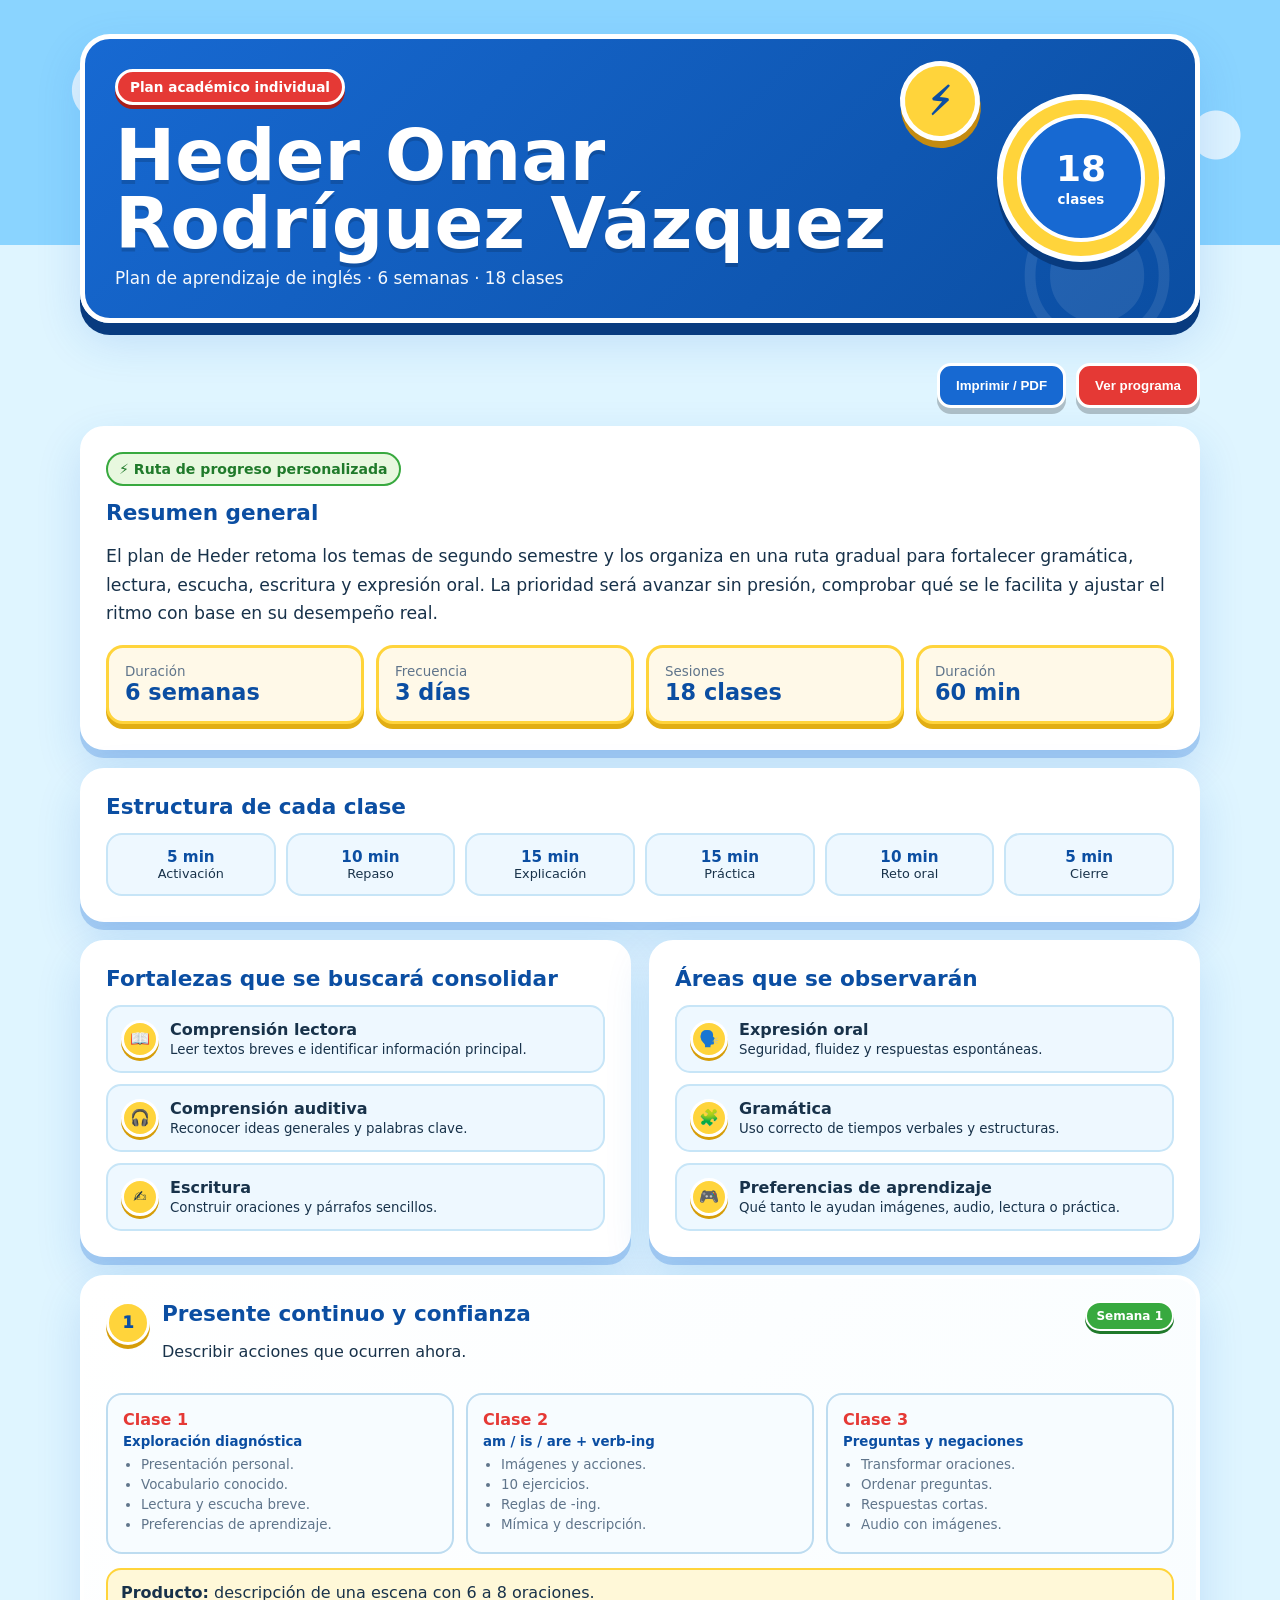
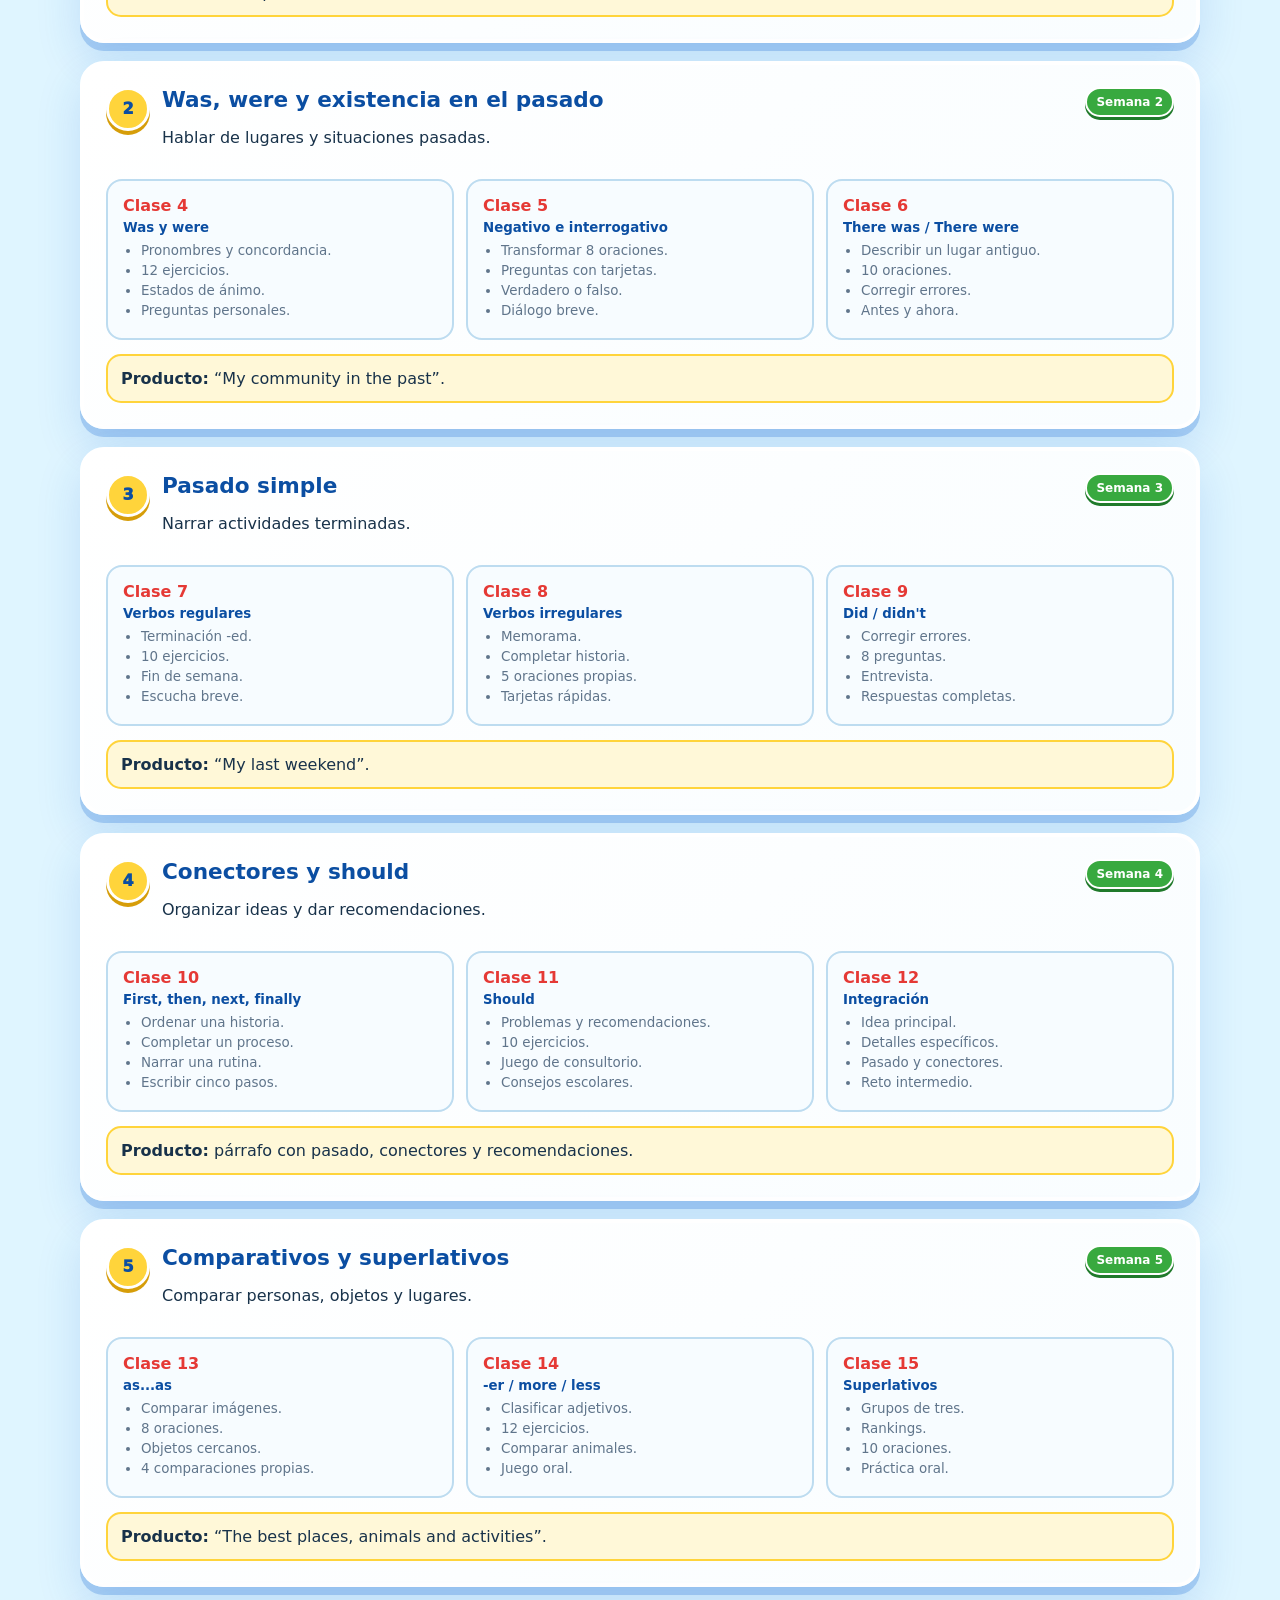
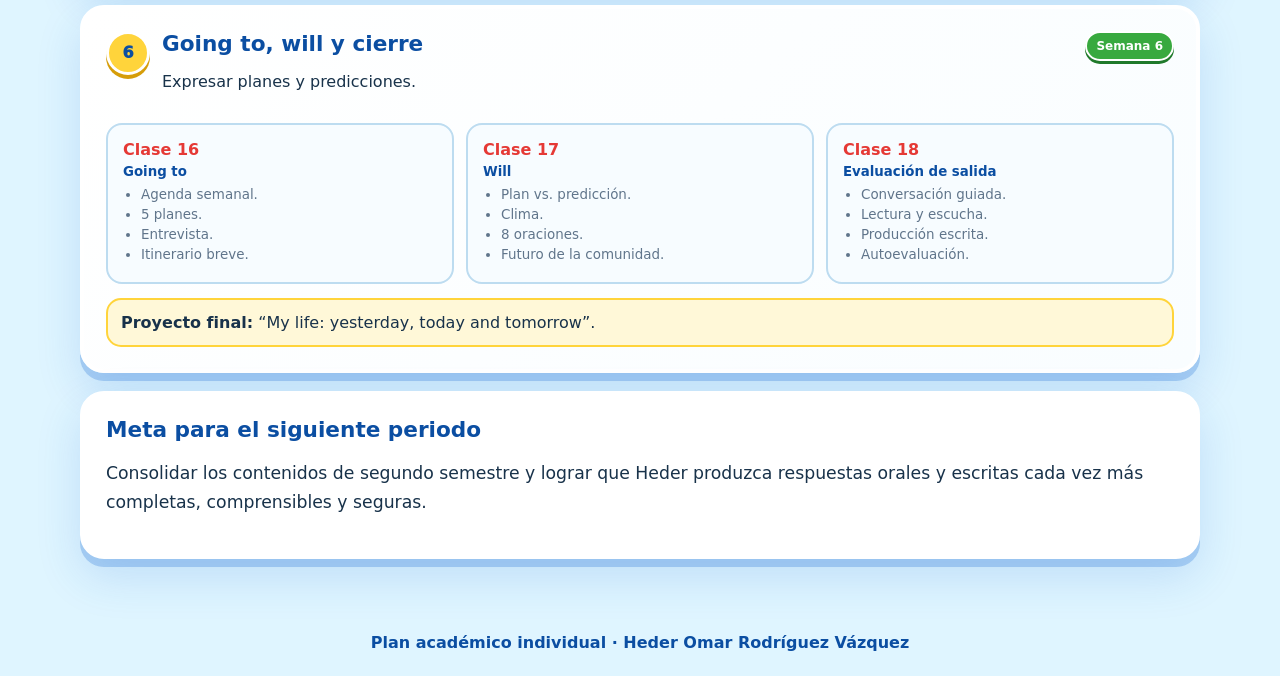
==== plan-heder/index.html @ c44017ca "Publicar plan de aprendizaje de Heder" ====
<!doctype html><html lang="es"><head><meta charset="utf-8"><meta name="viewport" content="width=device-width,initial-scale=1"><title>Plan de aprendizaje | Heder Omar Rodríguez Vázquez</title></head><body><p style="font-family:Arial;padding:24px">Cargando plan de aprendizaje…</p><script>(async()=>{const b="H4sIAAAAAAACA81cW4/bSHZ+71/BqDGY1kaSRerSanW7kVlfZh2Mdyb2rAd5LJFFqWyKpS2S6lb3NrB5zEN2HwJkgcUGgZGHxTxMgGAfkuf0P5k/kPyEfKeKpIqU1DfbwNiYbl6KVef2feecIj0nfxVIP10tuDNL59Hp3gn9ciIWTx83eNKgC5wF+DXnKXP8GVMJTx83sjRsjxrF5ZjN+ePGUvCzhVRpw/FlnPIYw85EkM4eB3wpfN7WJy0Ri1SwqJ34LOKP3doc6YzPeduXkVTWNPvu4fAo8GhsKtKIn34DAZ2AO2yheByIC/aWO79xfsEDrpyv50w5r2Sgrn+YZvzCeXP9/uLXODh5ZJ7dO0nSFf0eKynTyz3HabeTd6vx/uBoEobhsT7zxvtBGA706STK+DgXIT/F7e6kz5l3rB9f8SiSZ+P9MAz6vQnGTBXn8Xi/N2JHvbA4x0Ne95B5NEDxYLzPB72j3sBMEbMlRHBHPa/PcH+epTRi2D0cjGi8rzib0wLhER/ROVOBPjVPRyKGiJMg8MMuKTBjAeTpOu5oce70B/ihphN24A1abnfQ8txuq+MOm3tXez+7nMjzdiIuRDwdT6SCAdu4crVHYXCZ+EpGUXvCZ2wppBonc1hsdrU3kcGKDAdLT0U87pIQIZzVDtlcRKvxC/hNtZJVkvJ5OxOtNlssIt42F1o/h7TvXjL/tT59judajdd8KrnzqxeNVsLipJ1wJbRqE+a/myqZxcGYdGQKpmSBQFQc7I9Y0A9Dp+t4pGErd5g5c9xu97MmzaBjabxk6sAYWV+ci7g942I6S8cYuJztGZ3GEx5KxS/1Yzr2xo3G8UImCFkZj0NxzoNjEQMB0HkhBanZ5kuMS8axjPnxRVvEAT8ft91juWC+SFfjzqFXUwRnjkNaAAWlNr5QfoSATp3RZxD+sxY5F7r1ulAtVTDKgiHWU6fnLs6brVvmcAeVSfpebZJ+7w6TeL3KJN6wNol3eIdJRt5nJM0HTjKqTNKv26R/F5scDaqS9OuSIGwIEp0zxRaXmqzGiJMD1/[base64]/phqb9tokH3s2PLKcYAhtKbxzZ9GC+sJ9i0vGXWQ2NVvz+auN0NO+IIGbFiH02gYGI+9jo9xefmwlnJUnoSHbCwyhzJK4ULDtqHiJhm1W4sxHxVs/3hH3ebTVttItNUzsftgWdMtJbGPSKrrcMOf9wRLchXfKLk2aWlm4gppGEo6b/btCmSXrMI2l7VdJijCFIyHMVkLZCPjo5wbS1WZzSoG+nI2KjiBoPDfXbkcpcVZnJm7mVFRz9i88WB1/EwZWu4PGv1OzR781irk0dP50jn6hz17lDP7JJxUn6e1pfUCbfbor8dd1B6yFlcllmzTBFHQ0sxt9PVms3ZeTsP4WFX04iCeUhuc9UdjtaRbU424/q2oKvyEeJF+Gs6qiBB65pnA/zpd52uhsIGhssk6Ba+Ht4Ak5FNPnu5kgXytyXhMnhNHnaJbTYiTXPnFnPkAvUrAuWLIoiXl5vaaN9qOsttdmVGJ6mScEdhYBPyNoY98mIxeMHiSzt2+/XYHXW7V3tzJuIihbRzRA6M75lPYiXlemHEzzXd6gB8myWpCFftwmB0t43KuEhRug7sro2I0f67VQF6jbbCa30sNknjyzXL9W7KL9r+BXR1KiFgbIOln6kEFJKXTdUoGG5AxvM0ZBZKQIXV5XYuWZPSVSfhUD7YOtZEgzVYazgmky755ZpS9REltr8/oPqoKmJvm4iYiZB1eYccqfiCM6R4r4Vs2TSuG2nXbikMjNx0o7k9Zmte8GwveN6WLD9ai+/11l2AN2hWMz4ZPcnm2uhaESP/mCIYtHzVmbEo3LwzvOqkMwE9Nu70cedMtvXdZPP2KDeAM/NKYiSq6VfI3u30NCduZuPy8Z79+KjMWOtowcgIrexlhWlHNKtN8m5nOMDIdwuR3MOrfcuppuTDBNt9So3clixYrTpqGDs0Di1hNtRcb3l3YFiUe4y7vT2zvCGdKj/ZNtEtZvO4zkrFw4bebGP1d3pgIaJoSxmgOWpLJUhmOrQCVmd8d0fGrxpxn4/[base64]/rpw0sc0WvOGPtssG+5QvT+sgejdUBnllWswPAq6RxvNAFk4ZdNqGds53FoT2y1jXcw1OjYDbUMkkwOrqNtopwxsi/CnzE7nZzOYq629Oo4ltdh7mpCTxK5qbgdcb4NpzRwVyA1KL26wAUVv8zb0hYehH4ZrASm7WExoqvMy2QwsMZxkzsCFd0PguvSrxfXInjGL1h1DURtGPEx1+XBHRs+nisRldSEj+kLJIPPT9Y5em3roamXX2wCGtnKNnRExo2C0y/Y5JLRdRZLWvE4edbU8BKwtSHYXO9njNjG3UOsuXqX1fRNPhi16Vpulj0u26G3vuXZSwd1w36vg/hbegS1DKand30wxdwi7smTsk+H/Zs4DwQ7WjeeIdr6aZAprC2vnFtDV5tZNvi/T39yWGVgcPKgXeyMdtVhVd7x5u9u3NnL0ialFW6bwbN1YZaJwpel0Vbd7C0vrUFDSDWrqGuEOLKXXLBq3jQSXKp76syvdbOmQcq/2tvigPyp9UN+YNJuRenfSbFI2LRe0TF9R6xPs3UDTfti+LdxWBB3taV9pq7VuUlobZZ3uNS4DobjWfGxGlQvR3ovdJvdNAVJo7qDji1PTfQaVXs60efU+2IhoWYasclXZjNVs1q1qWlqnBJ7ev5+gOn+HRjgRAR+zpRSBZdGaLbtXpvcraz8zpV2kk1onj/LXTSeP8jdppFj+Xo0rx49Ykjxu0CqNU8h4EohlcZHU0hdxOTHmtMdrqfL75sHimMZT3OeD8526hnlvxnwWXH8/B8s5aPnFUgQZiyAmHrCen7mnt71Pw5D1+MXWl3I4hTGi6+8T53/+yxk6CZ+zmOkTd6TF48nJo0WpwyNLCdsSRASNU63iiWlNTt0RmVYfamVPi9n0iZnJmg/XjQW1kc114xKuTvf2TmjvZcPutgh55BX+mGTIoOUTALFT7kA0HBn7kfDf0QvQGMHV0UF90GycvpjTjoZQziPnm6fPTx6ZWXZOmW9/WBMG0s/m4I/OlKfPIk6HP1+9CA4+RxJHST5nnzc75rXdiziVbwQ/o2XfwI/FAHvR3A41TSmsd4Sd7rXz/YF15NmxRr1g4/THP753XmUpowDQC/NEOguuQK3IURcsYNWAO5l5jsbJ40atBGmcvuIJqexMecwVRerMKx9bFMtSa984fRY5izwKTfCCY+WcOZFMHNAWAg93Ej4Fn0iKRU4s7Kz0fammLIZoDpbKYuYoEp+6HKADpaViKLRVyiLuY16y5PX7VPis5eBKmikc8MTP/Jk5UIKuYWp+Djgk4vovMVZgUcf5SnOchI0ZTMnV9XuHLVl8AZQlglxuRrccXyJY5ATXf51df4+hWMkJmS8ikdLMjFIK7vLIwWpzSdv9qMYwDhokGVSFhgt+/Z8SZsDKNs4sbxO9NywgV281cnA9hTY+yVXgK4deCek1GB9ViWj7fM+RHjIe+4LVJuw5wfUP957uNYwGAk9qk1kcc6/pdmrbpVfH2yfbzjX3QBHC+hkmznQ0UaCCp5mRvxLzlsiUlHf4jvYCoM7kdGBEnpx+QfudhVo7rVA+53aLB1/xBUvknZ4pF3t2vgBh3WO18slvgAifkHVfIVOpEXaXx8rFngiuFP8gP1IRWnHic0MTF2Ab5EnC7SRLMBRAB0J12c/ULo9SY7TDo1T3mxxYXsF8jdP/+7d//pc83ekf0IqYg8eGdYieYBfS9mSiEMrUoZ5+xcFi1DOA+VD1LHniIFUHSCcihO0V0jbtiRsH6qLMFwtNIub5jfx6d2l/9+cbpGVZIChMa+K+otwqiXkhIwyb5wJIvQI3R2yicBHrLPmHS/jjn/7pf//791UZnxWMXpPrCRwKyCKhS2IMoiCS6Pq9UiyEaROiOHR/yU1ifXDEXf+D4utokxNklSXFW/xRo+wP/75plmpyqxnnNRKtTnMtJ4wyOO4CtsH4RYa8C3lxhEYAYkL4jxFYf/6+Kt2XZZKuCfarhJKlog5FEtGmAokS3lpyNcmDipdM/FFE+91/VEX7RvGQK53/klrNXJP17yj3pwzFHKV/tsoC1DcCehEEkpYGjCyLEAdVVsGfHzPkqLtrAHuo7/IysrEtrsomcEdwrXdqq2aKM9jNtU2EuIWNEtrJ0J8xiDiTcAsOQ0HFko5sNB1Pda01AQCZn+OPYIAqGe4FncwQl7ry2e48u3JNGVqM17qacdxaebqrL8l3C3aoa+5C1Vnv9AnlcZoXx7lrKUfKvNBw0PtO4+u/JCZcc8dl+C8ShSUKMs7LaKiFe3T/jfTZJIsYykpH86QI5PruV3lorIoC1RD+esANwZgPepRFN8X9pp6erSebo90RCX4wVNt/rWGGJntaV/NFEdVU3ObeXEuJVM/fcuUL3LAuv+LTyIhNU66vv7z+AS0uaR3oEFlo4z1Un56tD+yFDoIYbOXEfJrzfl2bb4v3ysxKDmv5vlZItozasnwyW6WSIn2qJaxbXxDadaFfUsAulXbGbL7d2zA8pI/lmFinYimyKLVBuAQ59ZJDhzmjii4PIJGPThtejTa+Y2DFM677On6ORKcDm3oiTn1cwgJZkMcv2ASgIU2jbIrYJIcmSPNFJtejtfnvyx/eJ+KPvh2H3+kIJFU3CQMsMJ8YjeA6hBHSBsxgwcnbCid0IDCQxhMSs5jLCk3kYV8w0O7gu02Pga3HL4Eh1HySKlDauUaG0ec3IWq0DVNrCSlc0Ru/5RX0vOEwQ0CbkBKNdJRYyj0V1+8jOZUVbry3WkNbrW9nFIRnjIgvP97iqnUCy2IThg6SvZhmskJ9W7R9QhXMFA+SxZR95wtYUZNonv0+Fj/8+Ns/vaR4ms+zWKQreMtJZ5xgkv7423/9ifBBr15GaMgD1/NFxAvk/5KhQKeaIaX9T8QE7Q8pNIUPxHvvE+H90A4ohO8E0KQgj4itNvBhNDD03ebBrbnzuYjNhhjpYHPAZplwbyiMtkgu1E7ZX/K5pLLSDm9yGG1wzUDiUtnkNbDaLYTrQtgo/zbHvYNCeCEC9mCSOrJVeCoC4DgQQfx5Whd+NxJH2/L7sziFZaEU25HzjeLJR0cuRqUadSjvfjqA7dcAi55ab1mYdDyTWRQUsP0636MttgFQ3DHa5IXJoNKaIe8L3/6nKve7dgg9FypJW0SZcQuF4zmOQ+A1ilb1gCqKQyrANqN/jYyMtmakz+1MllNbvoUtasA2qcYXKAmIt+WDweFWWpnXuZs2ypBJpLfdV1ucdDM3/W3Gp7o5pz2zLCITSNsEccLfStpD8KUmlAfrUWlV6F8uTdd7v9X2BCFX2QkrSge4IqJdA0CY+9c/[base64]/E/E0ua1CL19l3Cjvw9I5OgpngoLB0R8F0UagNlWC30Fe16aCJz+dND+sAftLSf8yIgUrnYkoIn7M38UYUJutZQJ1xPJddQWK9B+c44efCs6Vpq/Qqh5KX0yJafNSO7IrWaPfzdXhC+RxrvT+3gcV5W6ln/gOdt9I2fT6fJl0SmuvN800mIVdom8loudZmimduSPaNqJWEQ3WgyWu9BHPlizKWLk/lTB6l7ZJnfESiSAfNs0EerobdkNtuBLGzGPmFT6zd95SydfLfyiYV/rdgy7/KhW6CPnYWQHXtFWxQrEo8UtjOpVgWSXPHoLobe+aX9K/utffNfAI3THspDfbwYZC5ltkO76yeFK+xdQfTpgv2kS+a7T164qp0l8xFF9laFtcgBatl0FSlW9etOUT8/p7yS8cZECrK8o/jKAXhhPzBC2p8rb9hm996Asf/DbfS97wKRR9nHTbp0/5JJg1/5rrkf7fJ/w/wTen/U5BAAA=";const u=Uint8Array.from(atob(b),c=>c.charCodeAt(0));const s=new DecompressionStream("gzip");const t=await new Response(new Blob([u]).stream().pipeThrough(s)).text();document.open();document.write(t);document.close();})();</script></body></html>
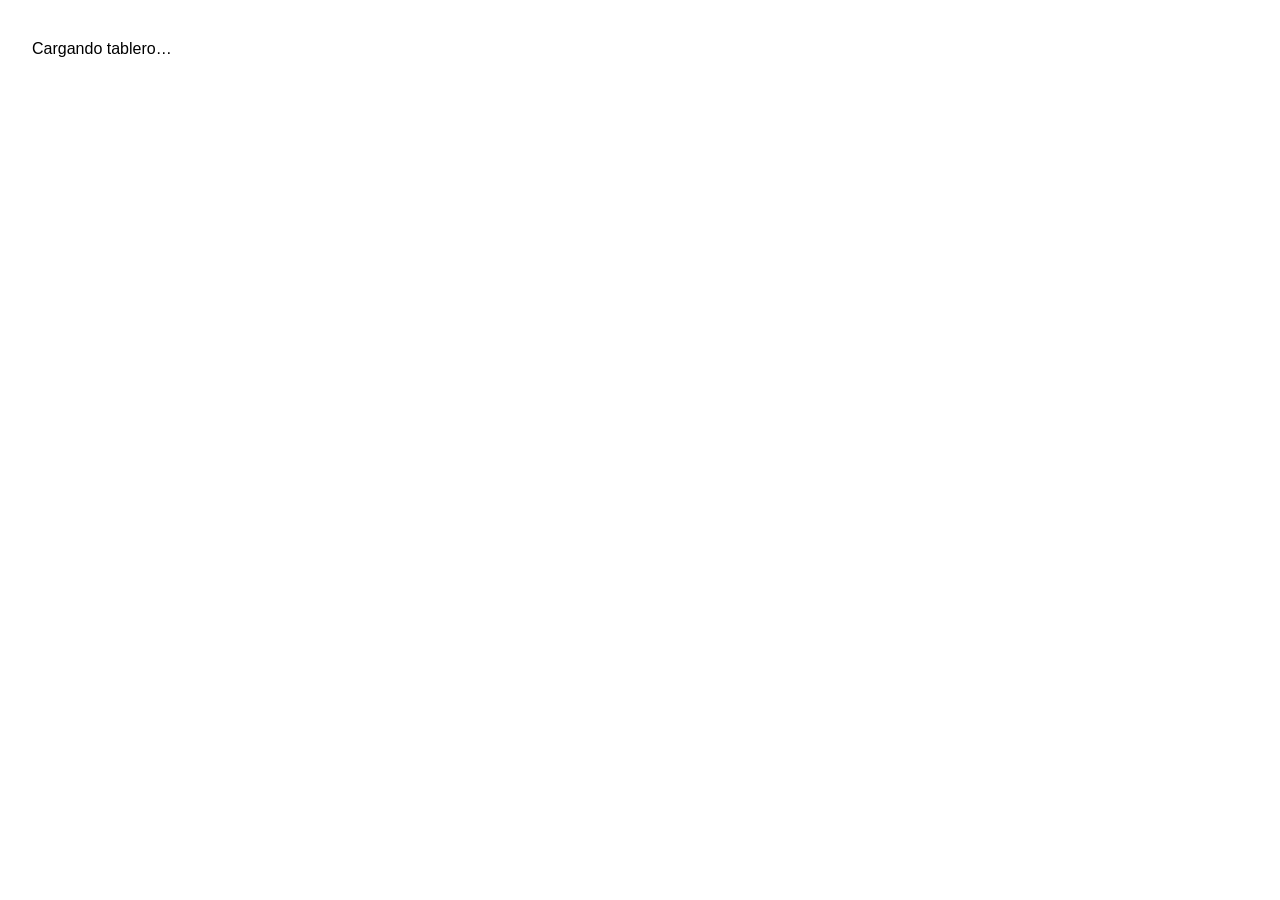
==== commit f829ebf4: "Expandir tablero de verano de Heder con 18 clases y actividades" ====
--- a/plan-heder/index.html
+++ b/plan-heder/index.html
@@ -1 +1 @@
-<!doctype html><html lang="es"><head><meta charset="utf-8"><meta name="viewport" content="width=device-width,initial-scale=1"><title>Plan de aprendizaje | Heder Omar Rodríguez Vázquez</title></head><body><p style="font-family:Arial;padding:24px">Cargando plan de aprendizaje…</p><script>(async()=>{const b="H4sIAAAAAAACA81cW4/bSHZ+71/BqDGY1kaSRerSanW7kVlfZh2Mdyb2rAd5LJFFqWyKpS2S6lb3NrB5zEN2HwJkgcUGgZGHxTxMgGAfkuf0P5k/kPyEfKeKpIqU1DfbwNiYbl6KVef2feecIj0nfxVIP10tuDNL59Hp3gn9ciIWTx83eNKgC5wF+DXnKXP8GVMJTx83sjRsjxrF5ZjN+ePGUvCzhVRpw/FlnPIYw85EkM4eB3wpfN7WJy0Ri1SwqJ34LOKP3doc6YzPeduXkVTWNPvu4fAo8GhsKtKIn34DAZ2AO2yheByIC/aWO79xfsEDrpyv50w5r2Sgrn+YZvzCeXP9/uLXODh5ZJ7dO0nSFf0eKynTyz3HabeTd6vx/uBoEobhsT7zxvtBGA706STK+DgXIT/F7e6kz5l3rB9f8SiSZ+P9MAz6vQnGTBXn8Xi/N2JHvbA4x0Ne95B5NEDxYLzPB72j3sBMEbMlRHBHPa/PcH+epTRi2D0cjGi8rzib0wLhER/ROVOBPjVPRyKGiJMg8MMuKTBjAeTpOu5oce70B/ihphN24A1abnfQ8txuq+MOm3tXez+7nMjzdiIuRDwdT6SCAdu4crVHYXCZ+EpGUXvCZ2wppBonc1hsdrU3kcGKDAdLT0U87pIQIZzVDtlcRKvxC/hNtZJVkvJ5OxOtNlssIt42F1o/h7TvXjL/tT59judajdd8KrnzqxeNVsLipJ1wJbRqE+a/myqZxcGYdGQKpmSBQFQc7I9Y0A9Dp+t4pGErd5g5c9xu97MmzaBjabxk6sAYWV+ci7g942I6S8cYuJztGZ3GEx5KxS/1Yzr2xo3G8UImCFkZj0NxzoNjEQMB0HkhBanZ5kuMS8axjPnxRVvEAT8ft91juWC+SFfjzqFXUwRnjkNaAAWlNr5QfoSATp3RZxD+sxY5F7r1ulAtVTDKgiHWU6fnLs6brVvmcAeVSfpebZJ+7w6TeL3KJN6wNol3eIdJRt5nJM0HTjKqTNKv26R/F5scDaqS9OuSIGwIEp0zxRaXmqzGiJMD1/[base64]/phqb9tokH3s2PLKcYAhtKbxzZ9GC+sJ9i0vGXWQ2NVvz+auN0NO+IIGbFiH02gYGI+9jo9xefmwlnJUnoSHbCwyhzJK4ULDtqHiJhm1W4sxHxVs/3hH3ebTVttItNUzsftgWdMtJbGPSKrrcMOf9wRLchXfKLk2aWlm4gppGEo6b/btCmSXrMI2l7VdJijCFIyHMVkLZCPjo5wbS1WZzSoG+nI2KjiBoPDfXbkcpcVZnJm7mVFRz9i88WB1/EwZWu4PGv1OzR781irk0dP50jn6hz17lDP7JJxUn6e1pfUCbfbor8dd1B6yFlcllmzTBFHQ0sxt9PVms3ZeTsP4WFX04iCeUhuc9UdjtaRbU424/q2oKvyEeJF+Gs6qiBB65pnA/zpd52uhsIGhssk6Ba+Ht4Ak5FNPnu5kgXytyXhMnhNHnaJbTYiTXPnFnPkAvUrAuWLIoiXl5vaaN9qOsttdmVGJ6mScEdhYBPyNoY98mIxeMHiSzt2+/XYHXW7V3tzJuIihbRzRA6M75lPYiXlemHEzzXd6gB8myWpCFftwmB0t43KuEhRug7sro2I0f67VQF6jbbCa30sNknjyzXL9W7KL9r+BXR1KiFgbIOln6kEFJKXTdUoGG5AxvM0ZBZKQIXV5XYuWZPSVSfhUD7YOtZEgzVYazgmky755ZpS9REltr8/oPqoKmJvm4iYiZB1eYccqfiCM6R4r4Vs2TSuG2nXbikMjNx0o7k9Zmte8GwveN6WLD9ai+/11l2AN2hWMz4ZPcnm2uhaESP/mCIYtHzVmbEo3LwzvOqkMwE9Nu70cedMtvXdZPP2KDeAM/NKYiSq6VfI3u30NCduZuPy8Z79+KjMWOtowcgIrexlhWlHNKtN8m5nOMDIdwuR3MOrfcuppuTDBNt9So3clixYrTpqGDs0Di1hNtRcb3l3YFiUe4y7vT2zvCGdKj/ZNtEtZvO4zkrFw4bebGP1d3pgIaJoSxmgOWpLJUhmOrQCVmd8d0fGrxpxn4/[base64]/rpw0sc0WvOGPtssG+5QvT+sgejdUBnllWswPAq6RxvNAFk4ZdNqGds53FoT2y1jXcw1OjYDbUMkkwOrqNtopwxsi/CnzE7nZzOYq629Oo4ltdh7mpCTxK5qbgdcb4NpzRwVyA1KL26wAUVv8zb0hYehH4ZrASm7WExoqvMy2QwsMZxkzsCFd0PguvSrxfXInjGL1h1DURtGPEx1+XBHRs+nisRldSEj+kLJIPPT9Y5em3roamXX2wCGtnKNnRExo2C0y/Y5JLRdRZLWvE4edbU8BKwtSHYXO9njNjG3UOsuXqX1fRNPhi16Vpulj0u26G3vuXZSwd1w36vg/hbegS1DKand30wxdwi7smTsk+H/Zs4DwQ7WjeeIdr6aZAprC2vnFtDV5tZNvi/T39yWGVgcPKgXeyMdtVhVd7x5u9u3NnL0ialFW6bwbN1YZaJwpel0Vbd7C0vrUFDSDWrqGuEOLKXXLBq3jQSXKp76syvdbOmQcq/2tvigPyp9UN+YNJuRenfSbFI2LRe0TF9R6xPs3UDTfti+LdxWBB3taV9pq7VuUlobZZ3uNS4DobjWfGxGlQvR3ovdJvdNAVJo7qDji1PTfQaVXs60efU+2IhoWYasclXZjNVs1q1qWlqnBJ7ev5+gOn+HRjgRAR+zpRSBZdGaLbtXpvcraz8zpV2kk1onj/LXTSeP8jdppFj+Xo0rx49Ykjxu0CqNU8h4EohlcZHU0hdxOTHmtMdrqfL75sHimMZT3OeD8526hnlvxnwWXH8/B8s5aPnFUgQZiyAmHrCen7mnt71Pw5D1+MXWl3I4hTGi6+8T53/+yxk6CZ+zmOkTd6TF48nJo0WpwyNLCdsSRASNU63iiWlNTt0RmVYfamVPi9n0iZnJmg/XjQW1kc114xKuTvf2TmjvZcPutgh55BX+mGTIoOUTALFT7kA0HBn7kfDf0QvQGMHV0UF90GycvpjTjoZQziPnm6fPTx6ZWXZOmW9/WBMG0s/m4I/OlKfPIk6HP1+9CA4+RxJHST5nnzc75rXdiziVbwQ/o2XfwI/FAHvR3A41TSmsd4Sd7rXz/YF15NmxRr1g4/THP753XmUpowDQC/NEOguuQK3IURcsYNWAO5l5jsbJ40atBGmcvuIJqexMecwVRerMKx9bFMtSa984fRY5izwKTfCCY+WcOZFMHNAWAg93Ej4Fn0iKRU4s7Kz0fammLIZoDpbKYuYoEp+6HKADpaViKLRVyiLuY16y5PX7VPis5eBKmikc8MTP/Jk5UIKuYWp+Djgk4vovMVZgUcf5SnOchI0ZTMnV9XuHLVl8AZQlglxuRrccXyJY5ATXf51df4+hWMkJmS8ikdLMjFIK7vLIwWpzSdv9qMYwDhokGVSFhgt+/Z8SZsDKNs4sbxO9NywgV281cnA9hTY+yVXgK4deCek1GB9ViWj7fM+RHjIe+4LVJuw5wfUP957uNYwGAk9qk1kcc6/pdmrbpVfH2yfbzjX3QBHC+hkmznQ0UaCCp5mRvxLzlsiUlHf4jvYCoM7kdGBEnpx+QfudhVo7rVA+53aLB1/xBUvknZ4pF3t2vgBh3WO18slvgAifkHVfIVOpEXaXx8rFngiuFP8gP1IRWnHic0MTF2Ab5EnC7SRLMBRAB0J12c/ULo9SY7TDo1T3mxxYXsF8jdP/+7d//pc83ekf0IqYg8eGdYieYBfS9mSiEMrUoZ5+xcFi1DOA+VD1LHniIFUHSCcihO0V0jbtiRsH6qLMFwtNIub5jfx6d2l/9+cbpGVZIChMa+K+otwqiXkhIwyb5wJIvQI3R2yicBHrLPmHS/jjn/7pf//791UZnxWMXpPrCRwKyCKhS2IMoiCS6Pq9UiyEaROiOHR/yU1ifXDEXf+D4utokxNklSXFW/xRo+wP/75plmpyqxnnNRKtTnMtJ4wyOO4CtsH4RYa8C3lxhEYAYkL4jxFYf/6+Kt2XZZKuCfarhJKlog5FEtGmAokS3lpyNcmDipdM/FFE+91/VEX7RvGQK53/klrNXJP17yj3pwzFHKV/tsoC1DcCehEEkpYGjCyLEAdVVsGfHzPkqLtrAHuo7/IysrEtrsomcEdwrXdqq2aKM9jNtU2EuIWNEtrJ0J8xiDiTcAsOQ0HFko5sNB1Pda01AQCZn+OPYIAqGe4FncwQl7ry2e48u3JNGVqM17qacdxaebqrL8l3C3aoa+5C1Vnv9AnlcZoXx7lrKUfKvNBw0PtO4+u/JCZcc8dl+C8ShSUKMs7LaKiFe3T/jfTZJIsYykpH86QI5PruV3lorIoC1RD+esANwZgPepRFN8X9pp6erSebo90RCX4wVNt/rWGGJntaV/NFEdVU3ObeXEuJVM/fcuUL3LAuv+LTyIhNU66vv7z+AS0uaR3oEFlo4z1Un56tD+yFDoIYbOXEfJrzfl2bb4v3ysxKDmv5vlZItozasnwyW6WSIn2qJaxbXxDadaFfUsAulXbGbL7d2zA8pI/lmFinYimyKLVBuAQ59ZJDhzmjii4PIJGPThtejTa+Y2DFM677On6ORKcDm3oiTn1cwgJZkMcv2ASgIU2jbIrYJIcmSPNFJtejtfnvyx/eJ+KPvh2H3+kIJFU3CQMsMJ8YjeA6hBHSBsxgwcnbCid0IDCQxhMSs5jLCk3kYV8w0O7gu02Pga3HL4Eh1HySKlDauUaG0ec3IWq0DVNrCSlc0Ru/5RX0vOEwQ0CbkBKNdJRYyj0V1+8jOZUVbry3WkNbrW9nFIRnjIgvP97iqnUCy2IThg6SvZhmskJ9W7R9QhXMFA+SxZR95wtYUZNonv0+Fj/8+Ns/vaR4ms+zWKQreMtJZ5xgkv7423/9ifBBr15GaMgD1/NFxAvk/5KhQKeaIaX9T8QE7Q8pNIUPxHvvE+H90A4ohO8E0KQgj4itNvBhNDD03ebBrbnzuYjNhhjpYHPAZplwbyiMtkgu1E7ZX/K5pLLSDm9yGG1wzUDiUtnkNbDaLYTrQtgo/zbHvYNCeCEC9mCSOrJVeCoC4DgQQfx5Whd+NxJH2/L7sziFZaEU25HzjeLJR0cuRqUadSjvfjqA7dcAi55ab1mYdDyTWRQUsP0636MttgFQ3DHa5IXJoNKaIe8L3/6nKve7dgg9FypJW0SZcQuF4zmOQ+A1ilb1gCqKQyrANqN/jYyMtmakz+1MllNbvoUtasA2qcYXKAmIt+WDweFWWpnXuZs2ypBJpLfdV1ucdDM3/W3Gp7o5pz2zLCITSNsEccLfStpD8KUmlAfrUWlV6F8uTdd7v9X2BCFX2QkrSge4IqJdA0CY+9c/[base64]/E/E0ua1CL19l3Cjvw9I5OgpngoLB0R8F0UagNlWC30Fe16aCJz+dND+sAftLSf8yIgUrnYkoIn7M38UYUJutZQJ1xPJddQWK9B+c44efCs6Vpq/Qqh5KX0yJafNSO7IrWaPfzdXhC+RxrvT+3gcV5W6ln/gOdt9I2fT6fJl0SmuvN800mIVdom8loudZmimduSPaNqJWEQ3WgyWu9BHPlizKWLk/lTB6l7ZJnfESiSAfNs0EerobdkNtuBLGzGPmFT6zd95SydfLfyiYV/rdgy7/KhW6CPnYWQHXtFWxQrEo8UtjOpVgWSXPHoLobe+aX9K/utffNfAI3THspDfbwYZC5ltkO76yeFK+xdQfTpgv2kS+a7T164qp0l8xFF9laFtcgBatl0FSlW9etOUT8/p7yS8cZECrK8o/jKAXhhPzBC2p8rb9hm996Asf/DbfS97wKRR9nHTbp0/5JJg1/5rrkf7fJ/w/wTen/U5BAAA=";const u=Uint8Array.from(atob(b),c=>c.charCodeAt(0));const s=new DecompressionStream("gzip");const t=await new Response(new Blob([u]).stream().pipeThrough(s)).text();document.open();document.write(t);document.close();})();</script></body></html>+<!doctype html><html lang="es"><head><meta charset="utf-8"><meta name="viewport" content="width=device-width,initial-scale=1"><title>Tablero de verano</title></head><body><p style="font-family:Arial;padding:24px">Cargando tablero…</p><script>(async()=>{const b="H4sIAOKFV2oC/+1czZLbSHK++ynKVChI7oJogn/NBru51kqaXW2MZiak8cxhYg5FoECWGkDBBYDdFIcRc/ET+GI71gddHLEHnebgu/tN9CTOrMJPEWS3Wt7Y6NkI6dBNAoWq/Pnyy8xCqc//0RdetkkYWWVROD/HnySk8fKixdIWfGfUn59HLKPEW1GZsuyilWdBb9oqrsY0YhetNWdXiZBZi3gizlgMo664n60ufLbmHuupLxaPecZp2Es9GrILZ3+KbMUi1vNEKKQxyyPndHLmD2BoxrOQzb+li5BJQXxG1kzSWJCfyB+ZzyT5OqKSvBK+vHm/zNlb8t3Nu7f/Ah/OT/ST52m2gV//4Eohsm2vl7jF3DP4PHAf9RcjRvELdR8FgT8aLuDz0n00nNKzYQCfpfuIjYdnwzF8Ti837qMp9UcB3klFkLmP/CAYq688voS5p8PBiMK3KId7k/7peIoTelT6OD+OC3nM3EcL3/eCPs6yor64cvvEmSTXZDiFH3K5oJ3B2HL6Y2vg9C3bmXR3v9kuxHUv5W95vHQXQoLyPbiyQ9dtU0+KMOwt2IquuZBuGoG2q91C+JstGGjJY7c/C8C6vYBGPNy4L8DQ0ko3acaiXs6tHk2SkPX0Bav1mi0FI//8omWlNE57KZM8mCknuWsqO0rZ7mxBvculFHnsu6gUlb2lpD4HD3b0KLBXl/TJYNxPrq3iEhitq68Qp99/3J1FPO6tGF+uMhcurLXU7oIFQrJtgQi31ZolIgUcidgN+DXzZzwGVIJWieCoS4+tYVzqxiJms7cgn8+u3Z4zEwn1eLZx7VNTXBQTEFmJ63HphYzQjEwfk7PHFroKBQdvWBngLU2ohHFkcJZcd63bn3bG5uOjfuPxkXP344Ph3urj5uqTux+fjh4TZ/T/l/7M2Xt+NGiKP4Tnd/aVpMlWhbYLvus4jtITgtvroEdJT63cBc9q5NE8Ezt7BfG7TajvI36H6H6QEH7pOypCtpWLJQtpxtdsJiDcgxDiY8V9n8Uzn6dJSDfuUnJ/hj96gFe4kikOyaM4dZ1AElxytqSJOwAdZjTky7jHYWTqegzRMjMFmelocsHcJBUh94mK1CLG0Ex5Wgy8HfDOcOyzZQHypFt+GIAZdNwUc14bAT9QRgAKGgantIwPdbdrWMWlAUhcR8KHf/9XIxjoAkTOMzaTKoKUvguRZSJye+hAHfVAG8x1JqhDLQ38c6Y7m23YQoqrbWlaHqNuvUUovEtTYy0f7R7hAW2/4V32OzsD8FVmP8Xor6S70tF/1u/vVs62FtgLaZR0BrYzlkBKk/WVNbJH8LE7UxIWpGGfTUqkOSNlUUDfLGPXWW3qUWHpfn+gLUuSmhcjeq0zlXs6UYD0QF80ub6ozVYy1KQGTKnauP94H5fwCZLfHt4MO4IjuddkSoo8WWBGiqVkaWoBOVqFn4Zj0q/sPGna2cDUqQmpigedSifi83Wp18DUa3BcrwP/[base64]/GzSQdMS4/18+4ixYFrDalDDyjtl4+DUVPJ0qpRUCy/[base64]/ikdLGZFzof6vFjB9qFT2uOqols9NslwPJqMTzELCT/3skL5XibAWUPT6MMDTB/6IQim/nR2i19pd+ezjPIw3VtkUM+rvsNTPk1XbB8OZX2ghmBxkOaRypqNNHunl5EUMkbBSFjef1KCNDGMdYSpgapVzHkVJ97KcMfriMHBJFUsjm6JxSPsv6Dx5V8Tmfg8oRLqppDVrD6qO6l7BevklvhUs9cBhqQ0rvqWOhLVMKOK/2ik7TDlQCNLt3UsNDYfPlGDpmvUktA/gXN4tguEwCbiMNE10LaHximgsSqIMHn8U8SgXe/UPcoUK/Xu1uiab22DDzqZ4dio+PHL0b6gb/YFfd2iH62iMEmqgun2RlxJoQqIe0CsShvWHsYtDdjb1Tw00miqjWRsVZj7E1i8mi22ZRaylUdPD7hM71egytZdSqFMe43swB6OVeSVvUqzK4FajGXeqhpAik5DpWWnVJBAE4C1Pe7qNRi1etIq8kcZ3rgftrdlo1PAcdUN6lf7aAuIlkvoFVLuM5euBfd3u/MTvaN6fqI3iVEavWEMKIKOPU0vWjh7a34OmCqvoABwJWVKSnOckkIPhvsIq+JmsS/Rmn/4z3fkVZ5RvfsLVRz3qQ9iwFhY2Jl/bCMYhpwn5hYymmqNk7AUv4Kzw5u/pOR//4c8xTxh7DLDpQlJWURjmp6fJKC0EtNQrIifFuF+/cXQBjegsc5W9zHlPsUxrXn/xJmiKfHeHOdiaamSXqP4WVis+q4NPT/HfrhhXEOqAgxwUQOpvo4c1CIi9kLoenG7PgZv2wpYnW5r/iLCRpNLckK+efbF+Yl+vDlN0Ywa8/jCyyOY2l6y7HnI8OPvNy/[base64]/Xqu3M1CfB7Y9UnZogud9kX4uMRjvzuGNSRcE9pnhj/LQzyagLFkvyTOzNshtNh/CEuc3g6RW+joLIQAfnKKoB0iuKJI37VLkioZCgBXtHwZ0JiWA+sDVAAJDOzcel8Oks1yQExoYbub+Ay/AxYpD0EfwAL1kgDgAQaY/[base64]/yYXQxEgAiM8ToGtQGAiyUB3Zuo/g62sPaeRB9i1vUzLPObpvZVkg3cuKlmBFBQlSFw3K9o2SSJ4i6RC3KiMG02e2eJrlUbYBypYabcp0YAV4jX0dLiAmjK0CQNM3XABGeUffFhy+nVJ1sWYl1EzM5xF7BnZoZhAxkDCh5gF0AzNAD/FO618lzULDe6nas1Td9w4NuYyprTMH/pljrmpjUTQTmu6gFJy3gZl+jNE1KwJwr3Pjg6rXt9T7ks1LEtP+mEPlhXWcUQwL+gRWLNkHmCwP0JMUeT+hyTvNsIFm9LTgSoY8Do/95XTcy3rFVksDqxz8IDzy4Yc/[base64]/AMy5sCKM5D0tBCooEmRiBiIUNcrGbSRmgGhaOHxAaZ0e58KeQy3udHwBVZZFZGUKgJrgvSISE2L2EtKcRrSSIkC8wRjEXKxXzOHweuDajiyNPy6RNWW82Kagk4Bt6o3jEgdZguBdS2QvZCFPR6cB19ZlIcUCOEBjK4yYD/nM/198vTXP0x/fagcqQLiIIpj4f+gVHdmxcwfTAmE3ACeqfmgw4I2oinJ0ZpFfRjd/ghtmtmS4AAAoRs2WbTkD8oD432duNzTKmYxRHoM6IhwCxsa/[base64]/+C71kQUDM3jJDEb5Rqdh0An1g8np3/qFowu7V36CVOVAX6HSq9+iLL3UlC3CEso9ho65AO3xzRmv+w03/h1VnuKtODRqtAQTYFU/mKLrkS0R+ueOAdJdwsrWN++C1HeRXMgO6IPqMn263eUwjBb+D4i0jdA/qc833V0F3o8N0N/LIixwwqLeFinc0D0lx9j7QbwRuH2fVjj+dY4ZtkyUt3wHutEgA1E+J3uz+/BseRVazBz1pqQGIgY0sNH2JiMQcelnQJDQ+geInwoYWt5GACh9WnfHWJqRYYfVDQiy998q66p2y9dYZ6qUlOKZ4ubvSfwHFljTKH5TutBZVK8tD5pEVcAbunK7AKQJ+ab7LBKQeKa4/s90DsZ25c/db9afIBrsnqfZeqONZvZqNDNNICrYtjhpoKD8ttljASsX7OMzaNFGhkDF+0XvoWg9jL9Q00rQEqq70WjyECWWh3m6omR2u2r3lwq8ObG350K7yubmqRKrPDIBw+t0giPiWmbcBBanocx1AiXlZDx1e+wsTrOW6LwNmju/5PMXTE3svD6wtquz2xyyPsAutW23dWFd783ct/NyQQ7nwG8BDIbeN8HKPS5ZnolTlCfBu9fZUgVDghAM9/dHFDSGVy/9OVrmkeqNafOVoSVXvLKrC68JqxKusc+ei26dpyqXrNzmQXFNA63b1Xqc2BJeI8FqxS1soP8cjYod1/rhzRV+ZIN0lLwyc8kyyqQIXIgJMXDaeIbbzKMMAaxcNOorHlzABxt8q1zUClA0/3fBYlKHuOLDgaTnn/QV8jn+ST+vNgPJEkOuQLxkszTO6dSQOS5aeg9tZBe3A975DnutzbGBDEUX62sAhL5OApXgCQh84gGtDh7zOmT4ZgfNJGMkSkkOxBMsU2YokOeSu3TM/hdHxCOT0wpyuro53Qs0S3P4pxrMb9QEuXO7Y6dDi+QuNyWyKgMvIFVtdnmBOgfSxwAeVfmphHjqZhHlizGilyllrPXO0Wb8AJzvmTvMEz3yetCYzB73xtPj/DOyBePYCNFHl0F+dfFWmWfLhj/964p3sZt+TiaJL1mxtKjHM97URnl5+CwCoTmT+Y87kSkc/RNeTKGqemJPBJ63vnJimzdnl9C5xWpMI2DN6Aw9DYegolr3MWNwEC7X//s3vvnQAz1A+8nDVpDA2TwOaMfhYy1ZdKsRLLqkT8giM3vy1gHCjScuJWDLPFpOjp0irg7MnrS07Jr88OXXHJ8cfLE7k4glUPO6E4uNhUSazVfOk/hPbk3YzgYl+4Xa7rV+ePD5pbUpTah1T/B8vmlt2mNd2aH3//cm334GP72FyB/LacyhLms1Zm7cup2seNum3/Ltt7NAgOAKcHWxsNpbJJxAiBsRQJujD2Kf6P/P4P6+5j7LcQwAA",u=Uint8Array.from(atob(b),c=>c.charCodeAt(0)),s=new DecompressionStream("gzip"),t=await new Response(new Blob([u]).stream().pipeThrough(s)).text();document.open();document.write(t);document.close()})();</script></body></html>
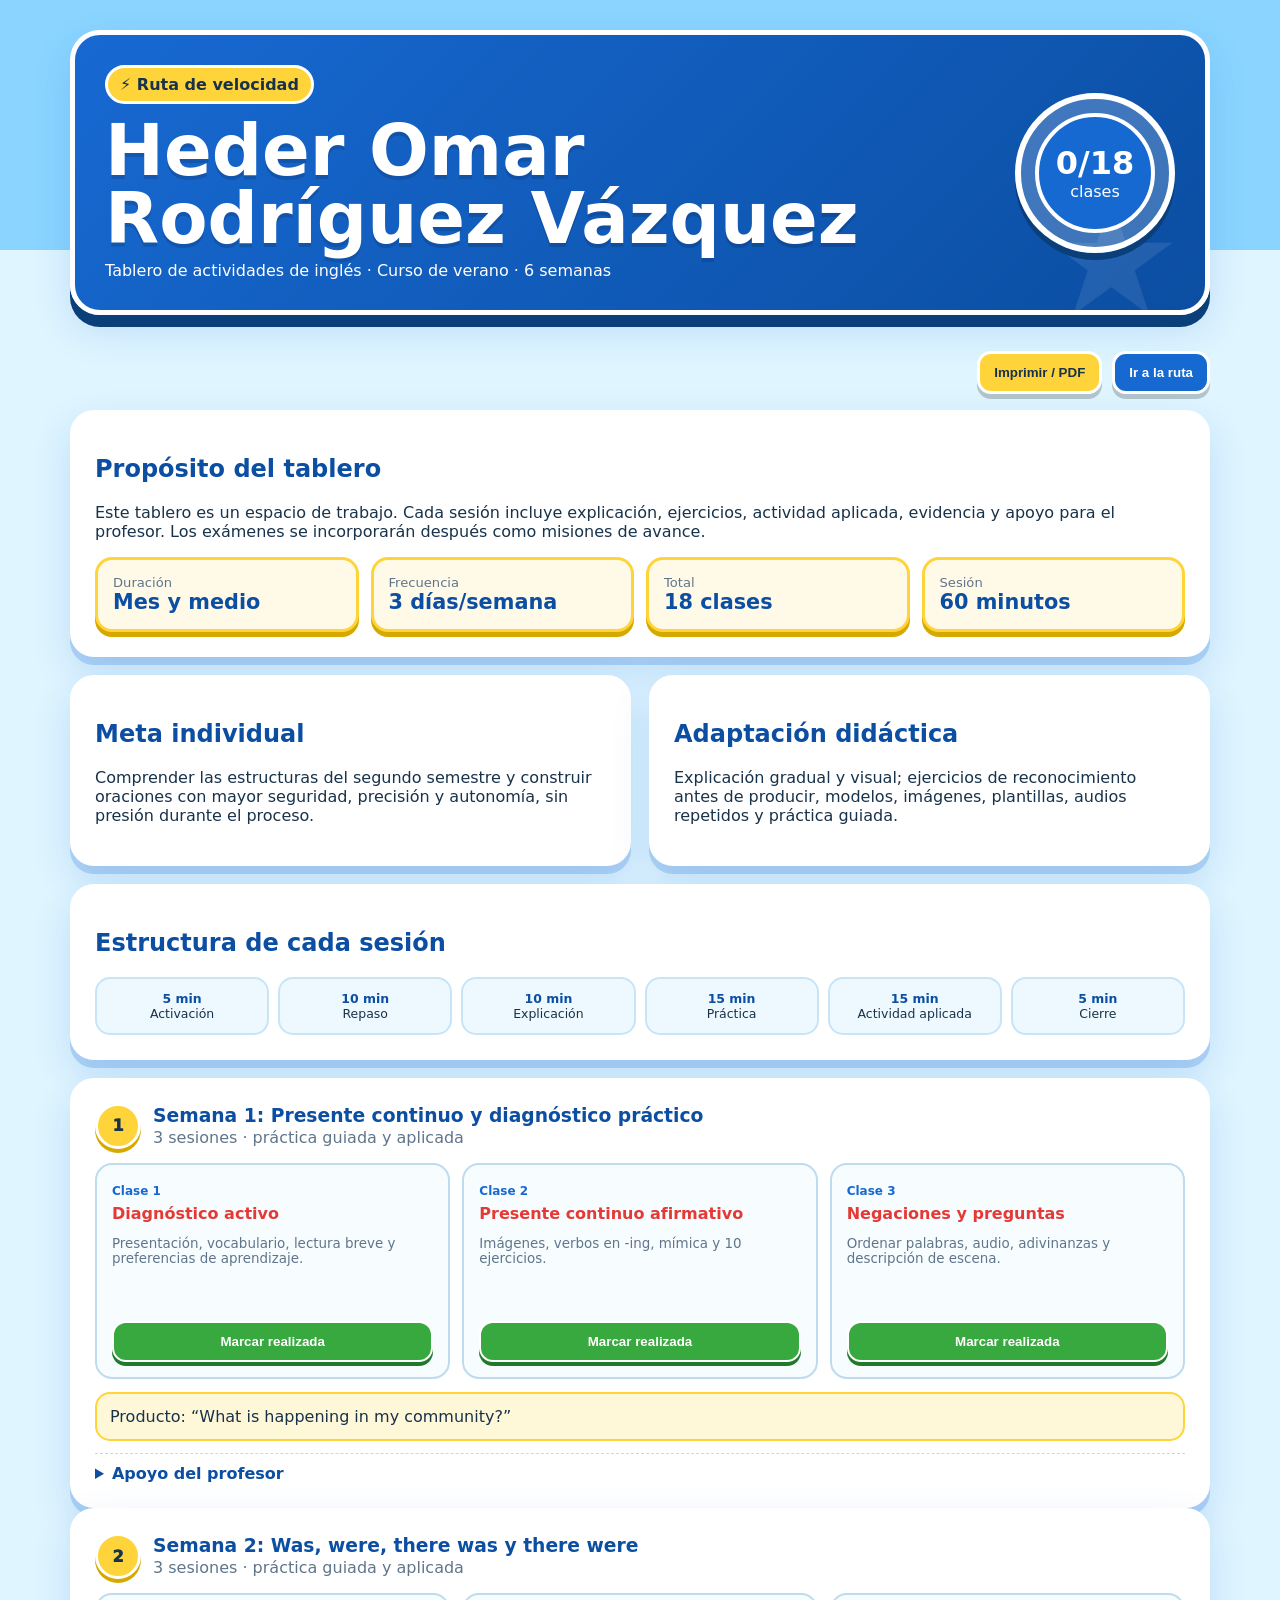
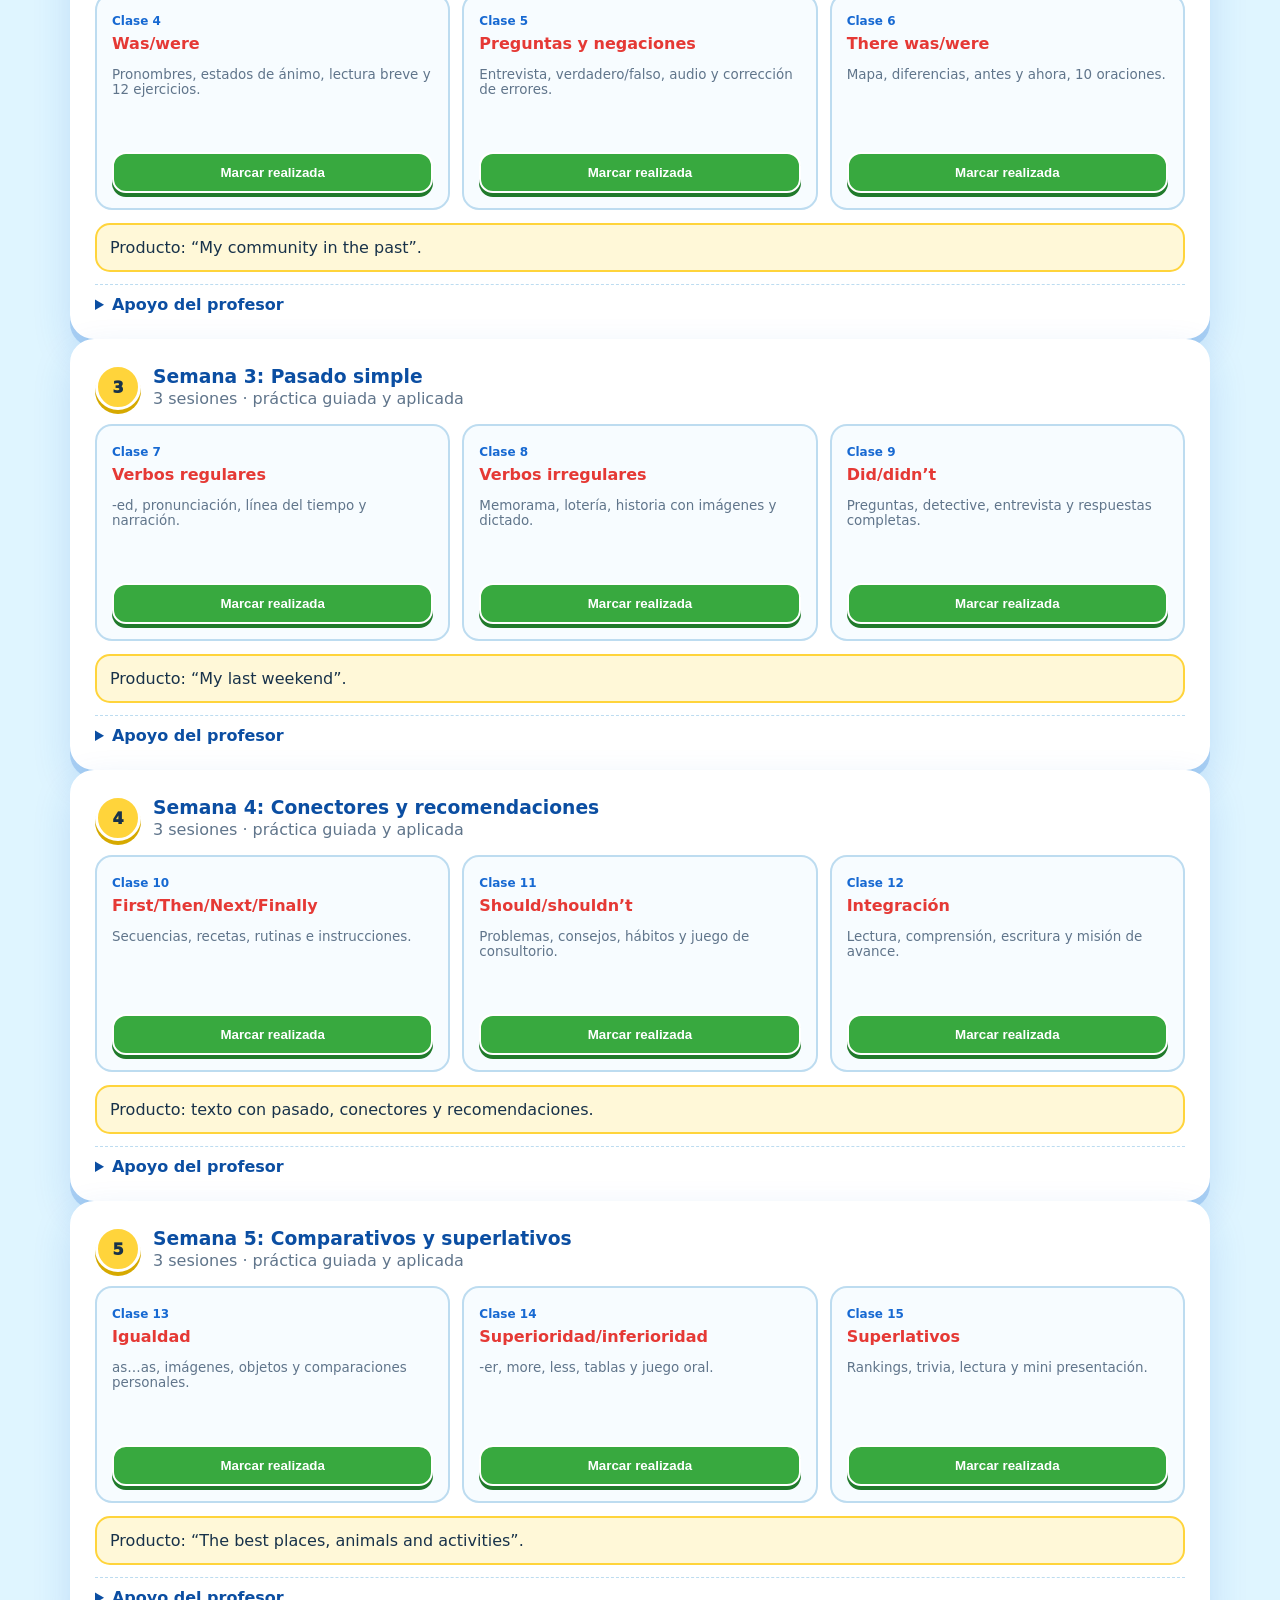
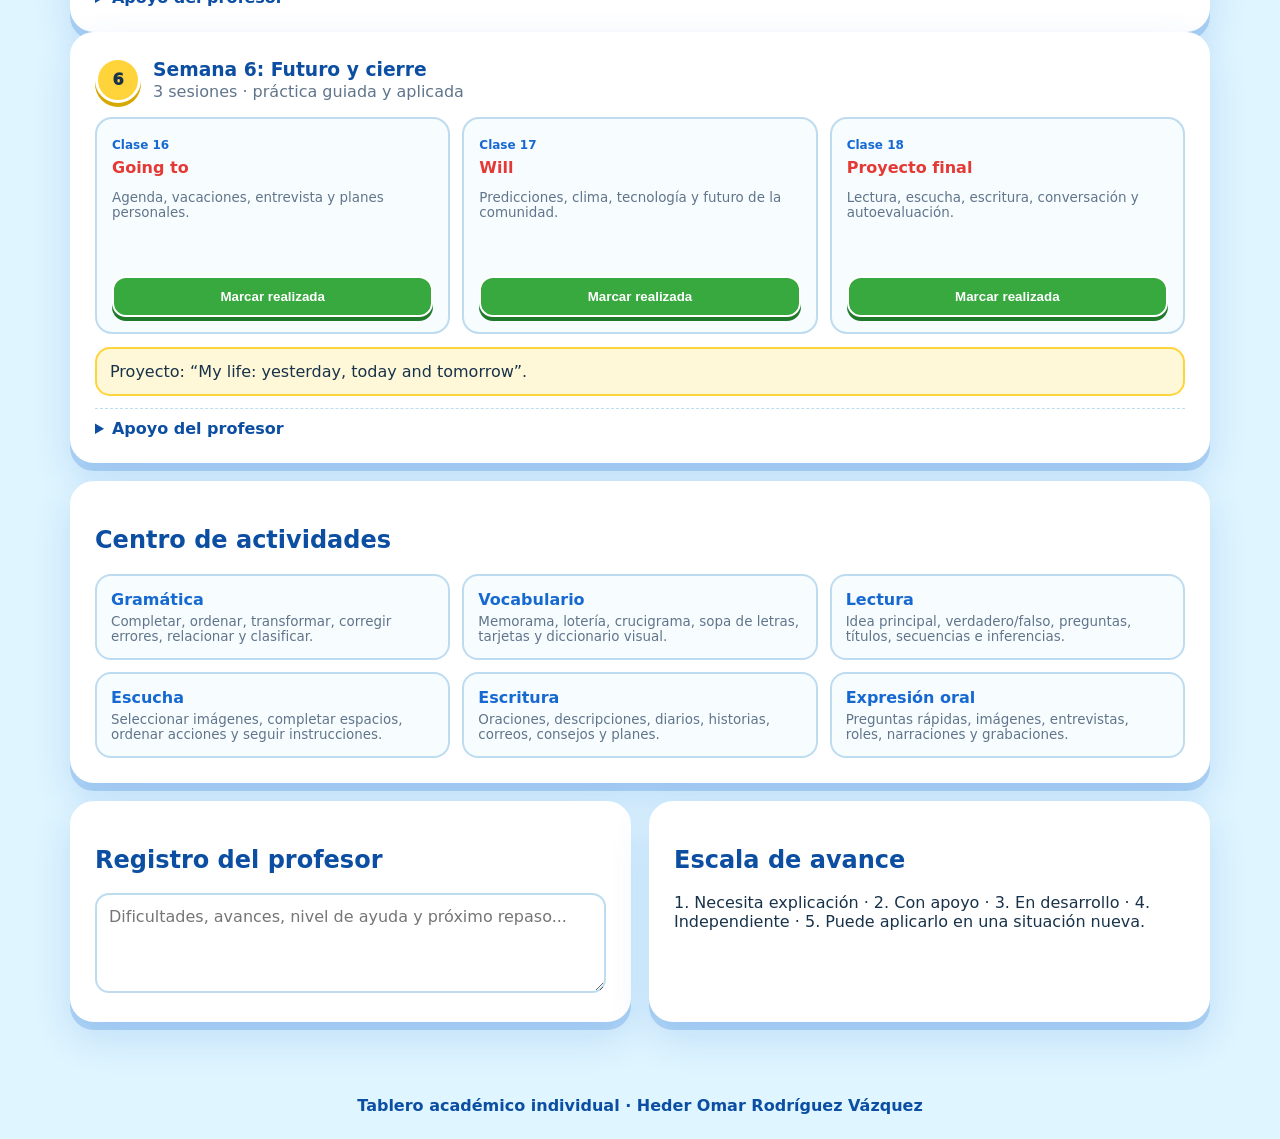
==== commit 447fec87: "Corregir carga del tablero de Heder con HTML estático" ====
--- a/plan-heder/index.html
+++ b/plan-heder/index.html
@@ -1 +1 @@
-<!doctype html><html lang="es"><head><meta charset="utf-8"><meta name="viewport" content="width=device-width,initial-scale=1"><title>Tablero de verano</title></head><body><p style="font-family:Arial;padding:24px">Cargando tablero…</p><script>(async()=>{const b="H4sIAOKFV2oC/+1czZLbSHK++ynKVChI7oJogn/NBru51kqaXW2MZiak8cxhYg5FoECWGkDBBYDdFIcRc/ET+GI71gddHLEHnebgu/tN9CTOrMJPEWS3Wt7Y6NkI6dBNAoWq/Pnyy8xCqc//0RdetkkYWWVROD/HnySk8fKixdIWfGfUn59HLKPEW1GZsuyilWdBb9oqrsY0YhetNWdXiZBZi3gizlgMo664n60ufLbmHuupLxaPecZp2Es9GrILZ3+KbMUi1vNEKKQxyyPndHLmD2BoxrOQzb+li5BJQXxG1kzSWJCfyB+ZzyT5OqKSvBK+vHm/zNlb8t3Nu7f/Ah/OT/ST52m2gV//4Eohsm2vl7jF3DP4PHAf9RcjRvELdR8FgT8aLuDz0n00nNKzYQCfpfuIjYdnwzF8Ti837qMp9UcB3klFkLmP/CAYq688voS5p8PBiMK3KId7k/7peIoTelT6OD+OC3nM3EcL3/eCPs6yor64cvvEmSTXZDiFH3K5oJ3B2HL6Y2vg9C3bmXR3v9kuxHUv5W95vHQXQoLyPbiyQ9dtU0+KMOwt2IquuZBuGoG2q91C+JstGGjJY7c/C8C6vYBGPNy4L8DQ0ko3acaiXs6tHk2SkPX0Bav1mi0FI//8omWlNE57KZM8mCknuWsqO0rZ7mxBvculFHnsu6gUlb2lpD4HD3b0KLBXl/TJYNxPrq3iEhitq68Qp99/3J1FPO6tGF+uMhcurLXU7oIFQrJtgQi31ZolIgUcidgN+DXzZzwGVIJWieCoS4+tYVzqxiJms7cgn8+u3Z4zEwn1eLZx7VNTXBQTEFmJ63HphYzQjEwfk7PHFroKBQdvWBngLU2ohHFkcJZcd63bn3bG5uOjfuPxkXP344Ph3urj5uqTux+fjh4TZ/T/l/7M2Xt+NGiKP4Tnd/aVpMlWhbYLvus4jtITgtvroEdJT63cBc9q5NE8Ezt7BfG7TajvI36H6H6QEH7pOypCtpWLJQtpxtdsJiDcgxDiY8V9n8Uzn6dJSDfuUnJ/hj96gFe4kikOyaM4dZ1AElxytqSJOwAdZjTky7jHYWTqegzRMjMFmelocsHcJBUh94mK1CLG0Ex5Wgy8HfDOcOyzZQHypFt+GIAZdNwUc14bAT9QRgAKGgantIwPdbdrWMWlAUhcR8KHf/9XIxjoAkTOMzaTKoKUvguRZSJye+hAHfVAG8x1JqhDLQ38c6Y7m23YQoqrbWlaHqNuvUUovEtTYy0f7R7hAW2/4V32OzsD8FVmP8Xor6S70tF/1u/vVs62FtgLaZR0BrYzlkBKk/WVNbJH8LE7UxIWpGGfTUqkOSNlUUDfLGPXWW3qUWHpfn+gLUuSmhcjeq0zlXs6UYD0QF80ub6ozVYy1KQGTKnauP94H5fwCZLfHt4MO4IjuddkSoo8WWBGiqVkaWoBOVqFn4Zj0q/sPGna2cDUqQmpigedSifi83Wp18DUa3BcrwP/[base64]/GzSQdMS4/18+4ixYFrDalDDyjtl4+DUVPJ0qpRUCy/[base64]/ikdLGZFzof6vFjB9qFT2uOqols9NslwPJqMTzELCT/3skL5XibAWUPT6MMDTB/6IQim/nR2i19pd+ezjPIw3VtkUM+rvsNTPk1XbB8OZX2ghmBxkOaRypqNNHunl5EUMkbBSFjef1KCNDGMdYSpgapVzHkVJ97KcMfriMHBJFUsjm6JxSPsv6Dx5V8Tmfg8oRLqppDVrD6qO6l7BevklvhUs9cBhqQ0rvqWOhLVMKOK/2ik7TDlQCNLt3UsNDYfPlGDpmvUktA/gXN4tguEwCbiMNE10LaHximgsSqIMHn8U8SgXe/UPcoUK/Xu1uiab22DDzqZ4dio+PHL0b6gb/YFfd2iH62iMEmqgun2RlxJoQqIe0CsShvWHsYtDdjb1Tw00miqjWRsVZj7E1i8mi22ZRaylUdPD7hM71egytZdSqFMe43swB6OVeSVvUqzK4FajGXeqhpAik5DpWWnVJBAE4C1Pe7qNRi1etIq8kcZ3rgftrdlo1PAcdUN6lf7aAuIlkvoFVLuM5euBfd3u/MTvaN6fqI3iVEavWEMKIKOPU0vWjh7a34OmCqvoABwJWVKSnOckkIPhvsIq+JmsS/Rmn/4z3fkVZ5RvfsLVRz3qQ9iwFhY2Jl/bCMYhpwn5hYymmqNk7AUv4Kzw5u/pOR//4c8xTxh7DLDpQlJWURjmp6fJKC0EtNQrIifFuF+/cXQBjegsc5W9zHlPsUxrXn/xJmiKfHeHOdiaamSXqP4WVis+q4NPT/HfrhhXEOqAgxwUQOpvo4c1CIi9kLoenG7PgZv2wpYnW5r/iLCRpNLckK+efbF+Yl+vDlN0Ywa8/jCyyOY2l6y7HnI8OPvNy/[base64]/Xqu3M1CfB7Y9UnZogud9kX4uMRjvzuGNSRcE9pnhj/LQzyagLFkvyTOzNshtNh/CEuc3g6RW+joLIQAfnKKoB0iuKJI37VLkioZCgBXtHwZ0JiWA+sDVAAJDOzcel8Oks1yQExoYbub+Ay/AxYpD0EfwAL1kgDgAQaY/[base64]/yYXQxEgAiM8ToGtQGAiyUB3Zuo/g62sPaeRB9i1vUzLPObpvZVkg3cuKlmBFBQlSFw3K9o2SSJ4i6RC3KiMG02e2eJrlUbYBypYabcp0YAV4jX0dLiAmjK0CQNM3XABGeUffFhy+nVJ1sWYl1EzM5xF7BnZoZhAxkDCh5gF0AzNAD/FO618lzULDe6nas1Td9w4NuYyprTMH/pljrmpjUTQTmu6gFJy3gZl+jNE1KwJwr3Pjg6rXt9T7ks1LEtP+mEPlhXWcUQwL+gRWLNkHmCwP0JMUeT+hyTvNsIFm9LTgSoY8Do/95XTcy3rFVksDqxz8IDzy4Yc/[base64]/AMy5sCKM5D0tBCooEmRiBiIUNcrGbSRmgGhaOHxAaZ0e58KeQy3udHwBVZZFZGUKgJrgvSISE2L2EtKcRrSSIkC8wRjEXKxXzOHweuDajiyNPy6RNWW82Kagk4Bt6o3jEgdZguBdS2QvZCFPR6cB19ZlIcUCOEBjK4yYD/nM/198vTXP0x/fagcqQLiIIpj4f+gVHdmxcwfTAmE3ACeqfmgw4I2oinJ0ZpFfRjd/ghtmtmS4AAAoRs2WbTkD8oD432duNzTKmYxRHoM6IhwCxsa/[base64]/+C71kQUDM3jJDEb5Rqdh0An1g8np3/qFowu7V36CVOVAX6HSq9+iLL3UlC3CEso9ho65AO3xzRmv+w03/h1VnuKtODRqtAQTYFU/mKLrkS0R+ueOAdJdwsrWN++C1HeRXMgO6IPqMn263eUwjBb+D4i0jdA/qc833V0F3o8N0N/LIixwwqLeFinc0D0lx9j7QbwRuH2fVjj+dY4ZtkyUt3wHutEgA1E+J3uz+/BseRVazBz1pqQGIgY0sNH2JiMQcelnQJDQ+geInwoYWt5GACh9WnfHWJqRYYfVDQiy998q66p2y9dYZ6qUlOKZ4ubvSfwHFljTKH5TutBZVK8tD5pEVcAbunK7AKQJ+ab7LBKQeKa4/s90DsZ25c/db9afIBrsnqfZeqONZvZqNDNNICrYtjhpoKD8ttljASsX7OMzaNFGhkDF+0XvoWg9jL9Q00rQEqq70WjyECWWh3m6omR2u2r3lwq8ObG350K7yubmqRKrPDIBw+t0giPiWmbcBBanocx1AiXlZDx1e+wsTrOW6LwNmju/5PMXTE3svD6wtquz2xyyPsAutW23dWFd783ct/NyQQ7nwG8BDIbeN8HKPS5ZnolTlCfBu9fZUgVDghAM9/dHFDSGVy/9OVrmkeqNafOVoSVXvLKrC68JqxKusc+ei26dpyqXrNzmQXFNA63b1Xqc2BJeI8FqxS1soP8cjYod1/rhzRV+ZIN0lLwyc8kyyqQIXIgJMXDaeIbbzKMMAaxcNOorHlzABxt8q1zUClA0/3fBYlKHuOLDgaTnn/QV8jn+ST+vNgPJEkOuQLxkszTO6dSQOS5aeg9tZBe3A975DnutzbGBDEUX62sAhL5OApXgCQh84gGtDh7zOmT4ZgfNJGMkSkkOxBMsU2YokOeSu3TM/hdHxCOT0wpyuro53Qs0S3P4pxrMb9QEuXO7Y6dDi+QuNyWyKgMvIFVtdnmBOgfSxwAeVfmphHjqZhHlizGilyllrPXO0Wb8AJzvmTvMEz3yetCYzB73xtPj/DOyBePYCNFHl0F+dfFWmWfLhj/964p3sZt+TiaJL1mxtKjHM97URnl5+CwCoTmT+Y87kSkc/RNeTKGqemJPBJ63vnJimzdnl9C5xWpMI2DN6Aw9DYegolr3MWNwEC7X//s3vvnQAz1A+8nDVpDA2TwOaMfhYy1ZdKsRLLqkT8giM3vy1gHCjScuJWDLPFpOjp0irg7MnrS07Jr88OXXHJ8cfLE7k4glUPO6E4uNhUSazVfOk/hPbk3YzgYl+4Xa7rV+ePD5pbUpTah1T/B8vmlt2mNd2aH3//cm334GP72FyB/LacyhLms1Zm7cup2seNum3/Ltt7NAgOAKcHWxsNpbJJxAiBsRQJujD2Kf6P/P4P6+5j7LcQwAA",u=Uint8Array.from(atob(b),c=>c.charCodeAt(0)),s=new DecompressionStream("gzip"),t=await new Response(new Blob([u]).stream().pipeThrough(s)).text();document.open();document.write(t);document.close()})();</script></body></html>+<!doctype html><html lang="es"><head><meta charset="utf-8"><meta name="viewport" content="width=device-width,initial-scale=1"><meta name="theme-color" content="#1769d2"><title>Tablero de verano | Heder Omar Rodríguez Vázquez</title><style>:root{--p:#1769d2;--p2:#0b4ea2;--a:#ffd43b;--g:#38a93f;--r:#e53935;--sky:#8ad4ff;--soft:#dff5ff;--ink:#18324a;--mut:#60758b;--card:#fff;--line:#bddcf0;--shadow:0 16px 38px rgba(25,105,210,.16)}*{box-sizing:border-box}html{scroll-behavior:smooth}body{margin:0;font-family:Inter,system-ui,-apple-system,"Segoe UI",sans-serif;color:var(--ink);background:linear-gradient(var(--sky) 0 250px,var(--soft) 250px 100%);min-height:100vh}body:before{content:"";position:fixed;inset:0;pointer-events:none;z-index:-1;opacity:.7;background:radial-gradient(circle at 8% 9%,#fff 0 28px,transparent 29px),radial-gradient(circle at 15% 9%,#fff 0 40px,transparent 41px),radial-gradient(circle at 23% 9%,#fff 0 25px,transparent 26px),radial-gradient(circle at 84% 14%,#fff 0 28px,transparent 29px),radial-gradient(circle at 91% 14%,#fff 0 42px,transparent 43px)}.wrap{width:min(1140px,calc(100% - 28px));margin:auto}.hero{padding:30px 0 20px}.hero-card{position:relative;overflow:hidden;display:grid;grid-template-columns:1fr auto;gap:22px;align-items:center;padding:30px;border:5px solid #fff;border-radius:30px;background:linear-gradient(135deg,var(--p),var(--p2));color:#fff;box-shadow:0 12px 0 #0b3f7a,var(--shadow)}.hero-card:after{content:"★";position:absolute;right:22px;bottom:-42px;font-size:160px;color:#ffffff18}.eyebrow{display:inline-block;background:var(--a);color:var(--ink);border:3px solid #fff;border-radius:999px;padding:7px 12px;font-weight:900}h1{font-size:clamp(2.15rem,6vw,4.4rem);line-height:.96;margin:14px 0 8px;text-shadow:0 4px 0 #0002}.hero p{margin:0;max-width:760px}.counter{width:160px;height:160px;border-radius:50%;display:grid;place-items:center;background:conic-gradient(var(--a) 0 var(--progress,0%),#ffffff35 0);border:6px solid #fff;box-shadow:0 7px 0 #0b3f7a;z-index:1}.counter div{width:120px;height:120px;border-radius:50%;background:var(--p);border:4px solid #fff;display:grid;place-items:center;text-align:center}.counter strong{font-size:2rem;display:block}main{padding-bottom:50px}.actions{display:flex;gap:10px;justify-content:flex-end;position:sticky;bottom:10px;z-index:6;margin:16px 0}button{border:3px solid #fff;border-radius:14px;padding:11px 14px;font-weight:900;cursor:pointer;box-shadow:0 5px 0 #0003}.primary{background:var(--p);color:#fff}.accent{background:var(--a);color:var(--ink)}.grid{display:grid;grid-template-columns:repeat(12,1fr);gap:18px}.card,.week{background:#fff;border:4px solid #fff;border-radius:24px;padding:21px;box-shadow:0 8px 0 rgba(23,105,210,.22),var(--shadow)}.full{grid-column:span 12}.half{grid-column:span 6}h2,h3{color:var(--p2)}.kpis{display:grid;grid-template-columns:repeat(4,1fr);gap:12px}.kpi{background:#fff9e8;border:3px solid var(--a);border-radius:17px;padding:15px;box-shadow:0 5px 0 #d6a900}.kpi span{display:block;color:var(--mut);font-size:.82rem}.kpi strong{font-size:1.3rem;color:var(--p2)}.flow{display:grid;grid-template-columns:repeat(6,1fr);gap:9px}.flow div{padding:12px;text-align:center;border-radius:15px;background:#eef8ff;border:2px solid #c7e5f7;font-size:.78rem}.flow b{display:block;color:var(--p2)}.week{grid-column:span 12}.week>header{display:flex;gap:12px;align-items:center;margin-bottom:14px}.num{width:46px;height:46px;border-radius:50%;display:grid;place-items:center;background:var(--a);border:3px solid #fff;box-shadow:0 4px 0 #d6a900;font-weight:1000;flex:0 0 46px}.week h3{margin:0}.week header p{margin:2px 0 0;color:var(--mut)}.lessons{display:grid;grid-template-columns:repeat(3,1fr);gap:12px}.lesson{border:2px solid var(--line);border-radius:17px;padding:15px;background:#f7fcff}.lesson span{font-size:.75rem;font-weight:900;color:var(--p)}.lesson h4{margin:5px 0;color:var(--r)}.lesson p{color:var(--mut);font-size:.84rem;min-height:72px}.check{background:var(--g);color:#fff;border:2px solid #fff;box-shadow:0 4px 0 #207a2b;width:100%}.check.done{background:#60758b;box-shadow:0 4px 0 #354657}.product{margin-top:13px;padding:13px;border-radius:15px;background:#fff8d8;border:2px solid var(--a)}details{margin-top:12px;border-top:1px dashed var(--line);padding-top:10px}summary{cursor:pointer;font-weight:900;color:var(--p2)}.teacher-grid{display:grid;grid-template-columns:repeat(3,1fr);gap:10px;margin-top:10px}.teacher-grid div{background:#eef8ff;border-radius:14px;padding:12px}.teacher-grid p{margin:4px 0 0;color:var(--mut);font-size:.82rem}.bank{display:grid;grid-template-columns:repeat(3,1fr);gap:12px}.bank article{padding:14px;border:2px solid var(--line);border-radius:16px;background:#f7fcff}.bank h4{margin:0 0 5px;color:var(--p)}.bank p{margin:0;color:var(--mut);font-size:.84rem}textarea{width:100%;min-height:100px;border:2px solid var(--line);border-radius:14px;padding:12px;font:inherit}footer{text-align:center;color:var(--p2);font-weight:800;padding:24px}@media(max-width:820px){.hero-card{grid-template-columns:1fr}.counter{width:135px;height:135px}.counter div{width:100px;height:100px}.half{grid-column:span 12}.kpis{grid-template-columns:1fr 1fr}.flow{grid-template-columns:repeat(3,1fr)}.lessons,.teacher-grid,.bank{grid-template-columns:1fr}}@media(max-width:480px){.wrap{width:calc(100% - 18px)}.hero-card,.card,.week{padding:17px;border-radius:20px}.kpis,.flow{grid-template-columns:1fr}h1{font-size:2.35rem}.actions{justify-content:stretch}.actions button{flex:1}}@media print{body{background:#fff}.actions,.check{display:none}.wrap{width:100%}.hero-card,.card,.week{box-shadow:none;break-inside:avoid}}</style></head><body><header class="hero"><div class="wrap"><section class="hero-card"><div><span class="eyebrow">⚡ Ruta de velocidad</span><h1>Heder Omar Rodríguez Vázquez</h1><p>Tablero de actividades de inglés · Curso de verano · 6 semanas</p></div><div class="counter" id="counter"><div><span><strong id="doneCount">0/18</strong>clases</span></div></div></section></div></header><main class="wrap"><div class="actions"><button class="accent" onclick="window.print()">Imprimir / PDF</button><button class="primary" onclick="document.getElementById('ruta').scrollIntoView()">Ir a la ruta</button></div><div class="grid"><section class="card full"><h2>Propósito del tablero</h2><p>Este tablero es un espacio de trabajo. Cada sesión incluye explicación, ejercicios, actividad aplicada, evidencia y apoyo para el profesor. Los exámenes se incorporarán después como misiones de avance.</p><div class="kpis"><div class="kpi"><span>Duración</span><strong>Mes y medio</strong></div><div class="kpi"><span>Frecuencia</span><strong>3 días/semana</strong></div><div class="kpi"><span>Total</span><strong>18 clases</strong></div><div class="kpi"><span>Sesión</span><strong>60 minutos</strong></div></div></section><section class="card half"><h2>Meta individual</h2><p>Comprender las estructuras del segundo semestre y construir oraciones con mayor seguridad, precisión y autonomía, sin presión durante el proceso.</p></section><section class="card half"><h2>Adaptación didáctica</h2><p>Explicación gradual y visual; ejercicios de reconocimiento antes de producir, modelos, imágenes, plantillas, audios repetidos y práctica guiada.</p></section><section class="card full"><h2>Estructura de cada sesión</h2><div class="flow"><div><b>5 min</b>Activación</div><div><b>10 min</b>Repaso</div><div><b>10 min</b>Explicación</div><div><b>15 min</b>Práctica</div><div><b>15 min</b>Actividad aplicada</div><div><b>5 min</b>Cierre</div></div></section><div id="ruta" style="grid-column:span 12"><section class="week"><header><div class="num">1</div><div><h3>Semana 1: Presente continuo y diagnóstico práctico</h3><p>3 sesiones · práctica guiada y aplicada</p></div></header><div class="lessons"><article class="lesson"><span>Clase 1</span><h4>Diagnóstico activo</h4><p>Presentación, vocabulario, lectura breve y preferencias de aprendizaje.</p><button class="check" onclick="toggleDone(this)">Marcar realizada</button></article><article class="lesson"><span>Clase 2</span><h4>Presente continuo afirmativo</h4><p>Imágenes, verbos en -ing, mímica y 10 ejercicios.</p><button class="check" onclick="toggleDone(this)">Marcar realizada</button></article><article class="lesson"><span>Clase 3</span><h4>Negaciones y preguntas</h4><p>Ordenar palabras, audio, adivinanzas y descripción de escena.</p><button class="check" onclick="toggleDone(this)">Marcar realizada</button></article></div><div class="product">Producto: “What is happening in my community?”</div><details><summary>Apoyo del profesor</summary><div class="teacher-grid"><div><b>Antes</b><p>Preparar vocabulario, imágenes, audio, ejemplos y respuestas.</p></div><div><b>Durante</b><p>Modelar, dar pistas, observar errores y ajustar el ritmo.</p></div><div><b>Después</b><p>Guardar evidencia, registrar apoyo y elegir el repaso.</p></div></div></details></section><section class="week"><header><div class="num">2</div><div><h3>Semana 2: Was, were, there was y there were</h3><p>3 sesiones · práctica guiada y aplicada</p></div></header><div class="lessons"><article class="lesson"><span>Clase 4</span><h4>Was/were</h4><p>Pronombres, estados de ánimo, lectura breve y 12 ejercicios.</p><button class="check" onclick="toggleDone(this)">Marcar realizada</button></article><article class="lesson"><span>Clase 5</span><h4>Preguntas y negaciones</h4><p>Entrevista, verdadero/falso, audio y corrección de errores.</p><button class="check" onclick="toggleDone(this)">Marcar realizada</button></article><article class="lesson"><span>Clase 6</span><h4>There was/were</h4><p>Mapa, diferencias, antes y ahora, 10 oraciones.</p><button class="check" onclick="toggleDone(this)">Marcar realizada</button></article></div><div class="product">Producto: “My community in the past”.</div><details><summary>Apoyo del profesor</summary><div class="teacher-grid"><div><b>Antes</b><p>Preparar vocabulario, imágenes, audio, ejemplos y respuestas.</p></div><div><b>Durante</b><p>Modelar, dar pistas, observar errores y ajustar el ritmo.</p></div><div><b>Después</b><p>Guardar evidencia, registrar apoyo y elegir el repaso.</p></div></div></details></section><section class="week"><header><div class="num">3</div><div><h3>Semana 3: Pasado simple</h3><p>3 sesiones · práctica guiada y aplicada</p></div></header><div class="lessons"><article class="lesson"><span>Clase 7</span><h4>Verbos regulares</h4><p>-ed, pronunciación, línea del tiempo y narración.</p><button class="check" onclick="toggleDone(this)">Marcar realizada</button></article><article class="lesson"><span>Clase 8</span><h4>Verbos irregulares</h4><p>Memorama, lotería, historia con imágenes y dictado.</p><button class="check" onclick="toggleDone(this)">Marcar realizada</button></article><article class="lesson"><span>Clase 9</span><h4>Did/didn’t</h4><p>Preguntas, detective, entrevista y respuestas completas.</p><button class="check" onclick="toggleDone(this)">Marcar realizada</button></article></div><div class="product">Producto: “My last weekend”.</div><details><summary>Apoyo del profesor</summary><div class="teacher-grid"><div><b>Antes</b><p>Preparar vocabulario, imágenes, audio, ejemplos y respuestas.</p></div><div><b>Durante</b><p>Modelar, dar pistas, observar errores y ajustar el ritmo.</p></div><div><b>Después</b><p>Guardar evidencia, registrar apoyo y elegir el repaso.</p></div></div></details></section><section class="week"><header><div class="num">4</div><div><h3>Semana 4: Conectores y recomendaciones</h3><p>3 sesiones · práctica guiada y aplicada</p></div></header><div class="lessons"><article class="lesson"><span>Clase 10</span><h4>First/Then/Next/Finally</h4><p>Secuencias, recetas, rutinas e instrucciones.</p><button class="check" onclick="toggleDone(this)">Marcar realizada</button></article><article class="lesson"><span>Clase 11</span><h4>Should/shouldn’t</h4><p>Problemas, consejos, hábitos y juego de consultorio.</p><button class="check" onclick="toggleDone(this)">Marcar realizada</button></article><article class="lesson"><span>Clase 12</span><h4>Integración</h4><p>Lectura, comprensión, escritura y misión de avance.</p><button class="check" onclick="toggleDone(this)">Marcar realizada</button></article></div><div class="product">Producto: texto con pasado, conectores y recomendaciones.</div><details><summary>Apoyo del profesor</summary><div class="teacher-grid"><div><b>Antes</b><p>Preparar vocabulario, imágenes, audio, ejemplos y respuestas.</p></div><div><b>Durante</b><p>Modelar, dar pistas, observar errores y ajustar el ritmo.</p></div><div><b>Después</b><p>Guardar evidencia, registrar apoyo y elegir el repaso.</p></div></div></details></section><section class="week"><header><div class="num">5</div><div><h3>Semana 5: Comparativos y superlativos</h3><p>3 sesiones · práctica guiada y aplicada</p></div></header><div class="lessons"><article class="lesson"><span>Clase 13</span><h4>Igualdad</h4><p>as…as, imágenes, objetos y comparaciones personales.</p><button class="check" onclick="toggleDone(this)">Marcar realizada</button></article><article class="lesson"><span>Clase 14</span><h4>Superioridad/inferioridad</h4><p>-er, more, less, tablas y juego oral.</p><button class="check" onclick="toggleDone(this)">Marcar realizada</button></article><article class="lesson"><span>Clase 15</span><h4>Superlativos</h4><p>Rankings, trivia, lectura y mini presentación.</p><button class="check" onclick="toggleDone(this)">Marcar realizada</button></article></div><div class="product">Producto: “The best places, animals and activities”.</div><details><summary>Apoyo del profesor</summary><div class="teacher-grid"><div><b>Antes</b><p>Preparar vocabulario, imágenes, audio, ejemplos y respuestas.</p></div><div><b>Durante</b><p>Modelar, dar pistas, observar errores y ajustar el ritmo.</p></div><div><b>Después</b><p>Guardar evidencia, registrar apoyo y elegir el repaso.</p></div></div></details></section><section class="week"><header><div class="num">6</div><div><h3>Semana 6: Futuro y cierre</h3><p>3 sesiones · práctica guiada y aplicada</p></div></header><div class="lessons"><article class="lesson"><span>Clase 16</span><h4>Going to</h4><p>Agenda, vacaciones, entrevista y planes personales.</p><button class="check" onclick="toggleDone(this)">Marcar realizada</button></article><article class="lesson"><span>Clase 17</span><h4>Will</h4><p>Predicciones, clima, tecnología y futuro de la comunidad.</p><button class="check" onclick="toggleDone(this)">Marcar realizada</button></article><article class="lesson"><span>Clase 18</span><h4>Proyecto final</h4><p>Lectura, escucha, escritura, conversación y autoevaluación.</p><button class="check" onclick="toggleDone(this)">Marcar realizada</button></article></div><div class="product">Proyecto: “My life: yesterday, today and tomorrow”.</div><details><summary>Apoyo del profesor</summary><div class="teacher-grid"><div><b>Antes</b><p>Preparar vocabulario, imágenes, audio, ejemplos y respuestas.</p></div><div><b>Durante</b><p>Modelar, dar pistas, observar errores y ajustar el ritmo.</p></div><div><b>Después</b><p>Guardar evidencia, registrar apoyo y elegir el repaso.</p></div></div></details></section></div><section class="card full"><h2>Centro de actividades</h2><div class="bank"><article><h4>Gramática</h4><p>Completar, ordenar, transformar, corregir errores, relacionar y clasificar.</p></article><article><h4>Vocabulario</h4><p>Memorama, lotería, crucigrama, sopa de letras, tarjetas y diccionario visual.</p></article><article><h4>Lectura</h4><p>Idea principal, verdadero/falso, preguntas, títulos, secuencias e inferencias.</p></article><article><h4>Escucha</h4><p>Seleccionar imágenes, completar espacios, ordenar acciones y seguir instrucciones.</p></article><article><h4>Escritura</h4><p>Oraciones, descripciones, diarios, historias, correos, consejos y planes.</p></article><article><h4>Expresión oral</h4><p>Preguntas rápidas, imágenes, entrevistas, roles, narraciones y grabaciones.</p></article></div></section><section class="card half"><h2>Registro del profesor</h2><textarea placeholder="Dificultades, avances, nivel de ayuda y próximo repaso..."></textarea></section><section class="card half"><h2>Escala de avance</h2><p>1. Necesita explicación · 2. Con apoyo · 3. En desarrollo · 4. Independiente · 5. Puede aplicarlo en una situación nueva.</p></section></div></main><footer>Tablero académico individual · Heder Omar Rodríguez Vázquez</footer><script>const key='summer-hederomarrodrguezvzquez';function toggleDone(b){b.classList.toggle('done');b.textContent=b.classList.contains('done')?'Realizada ✓':'Marcar realizada';save()}function save(){const a=[...document.querySelectorAll('.check')].map(b=>b.classList.contains('done'));localStorage.setItem(key,JSON.stringify(a));update(a)}function update(a){const n=a.filter(Boolean).length;document.getElementById('doneCount').textContent=n+'/18';document.getElementById('counter').style.setProperty('--progress',(n/18*100)+'%')}const a=JSON.parse(localStorage.getItem(key)||'[]');document.querySelectorAll('.check').forEach((b,i)=>{if(a[i]){b.classList.add('done');b.textContent='Realizada ✓'}});update(a);</script></body></html>
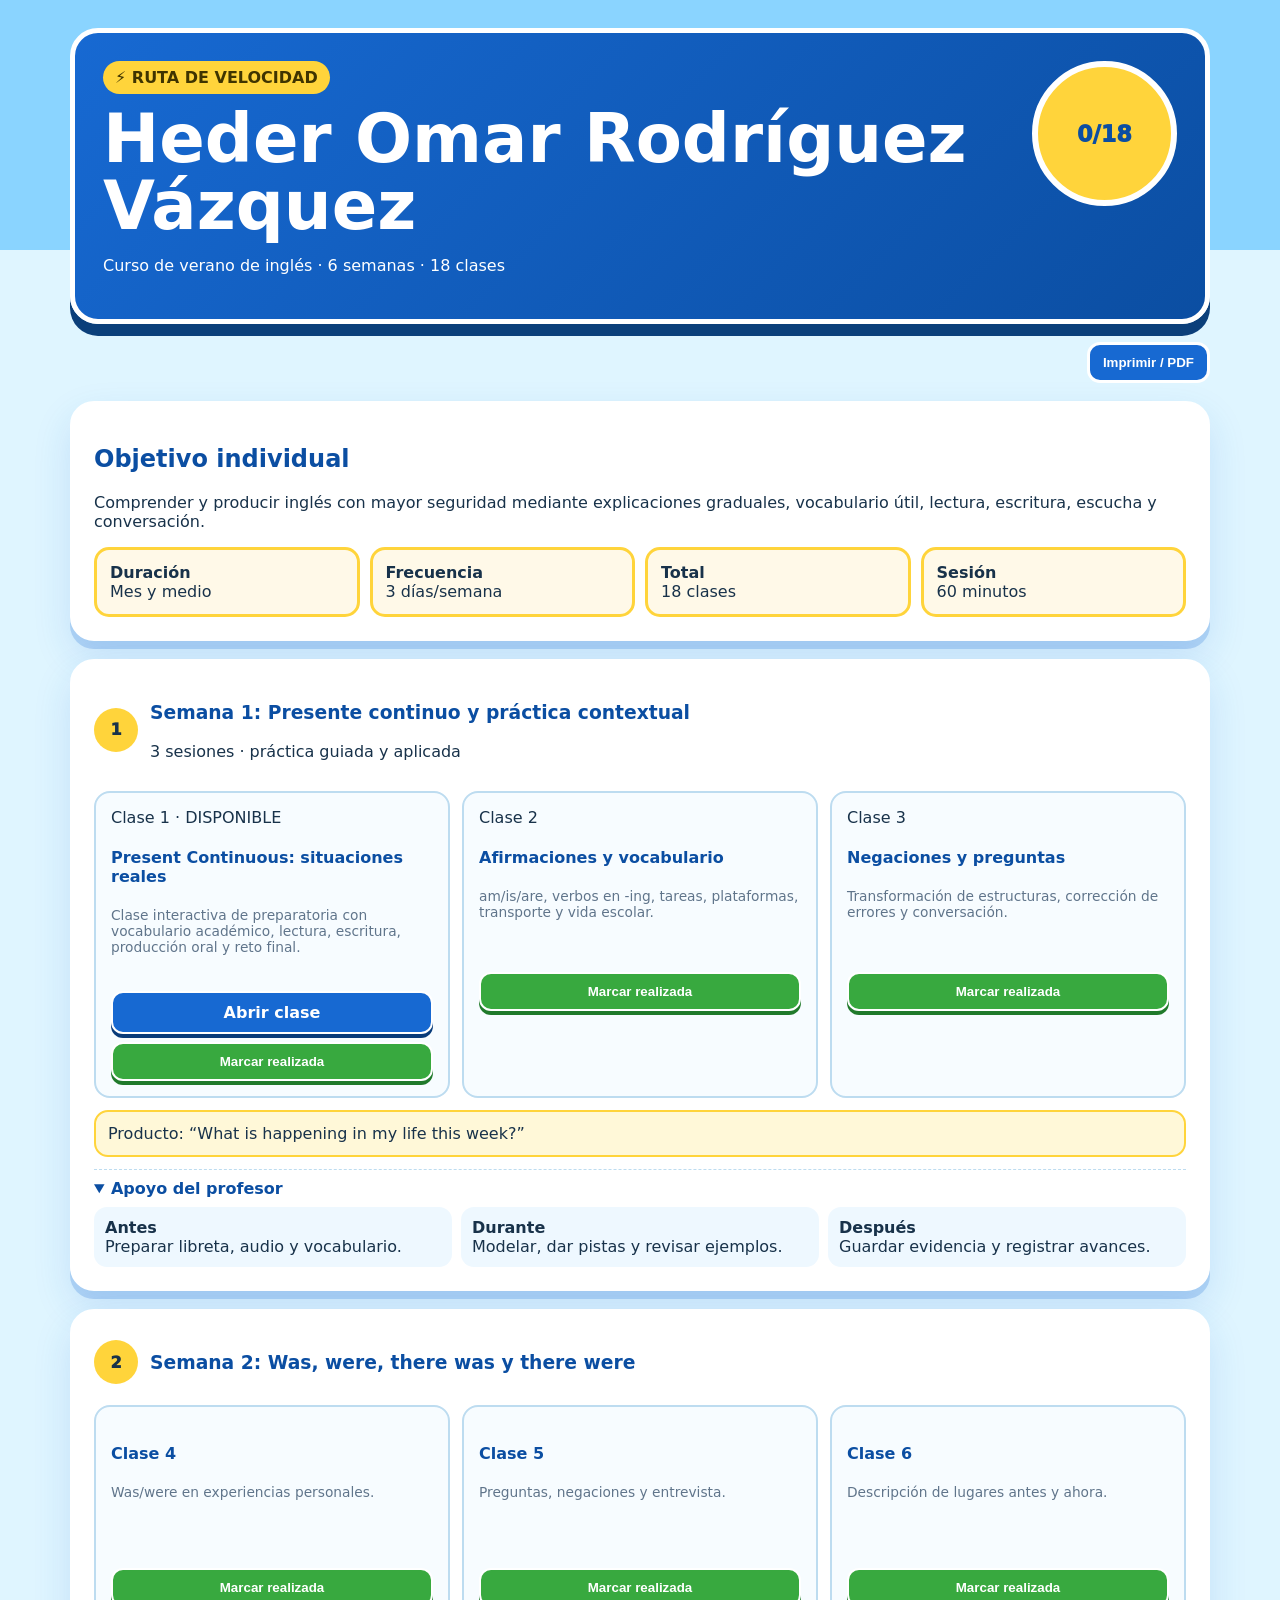
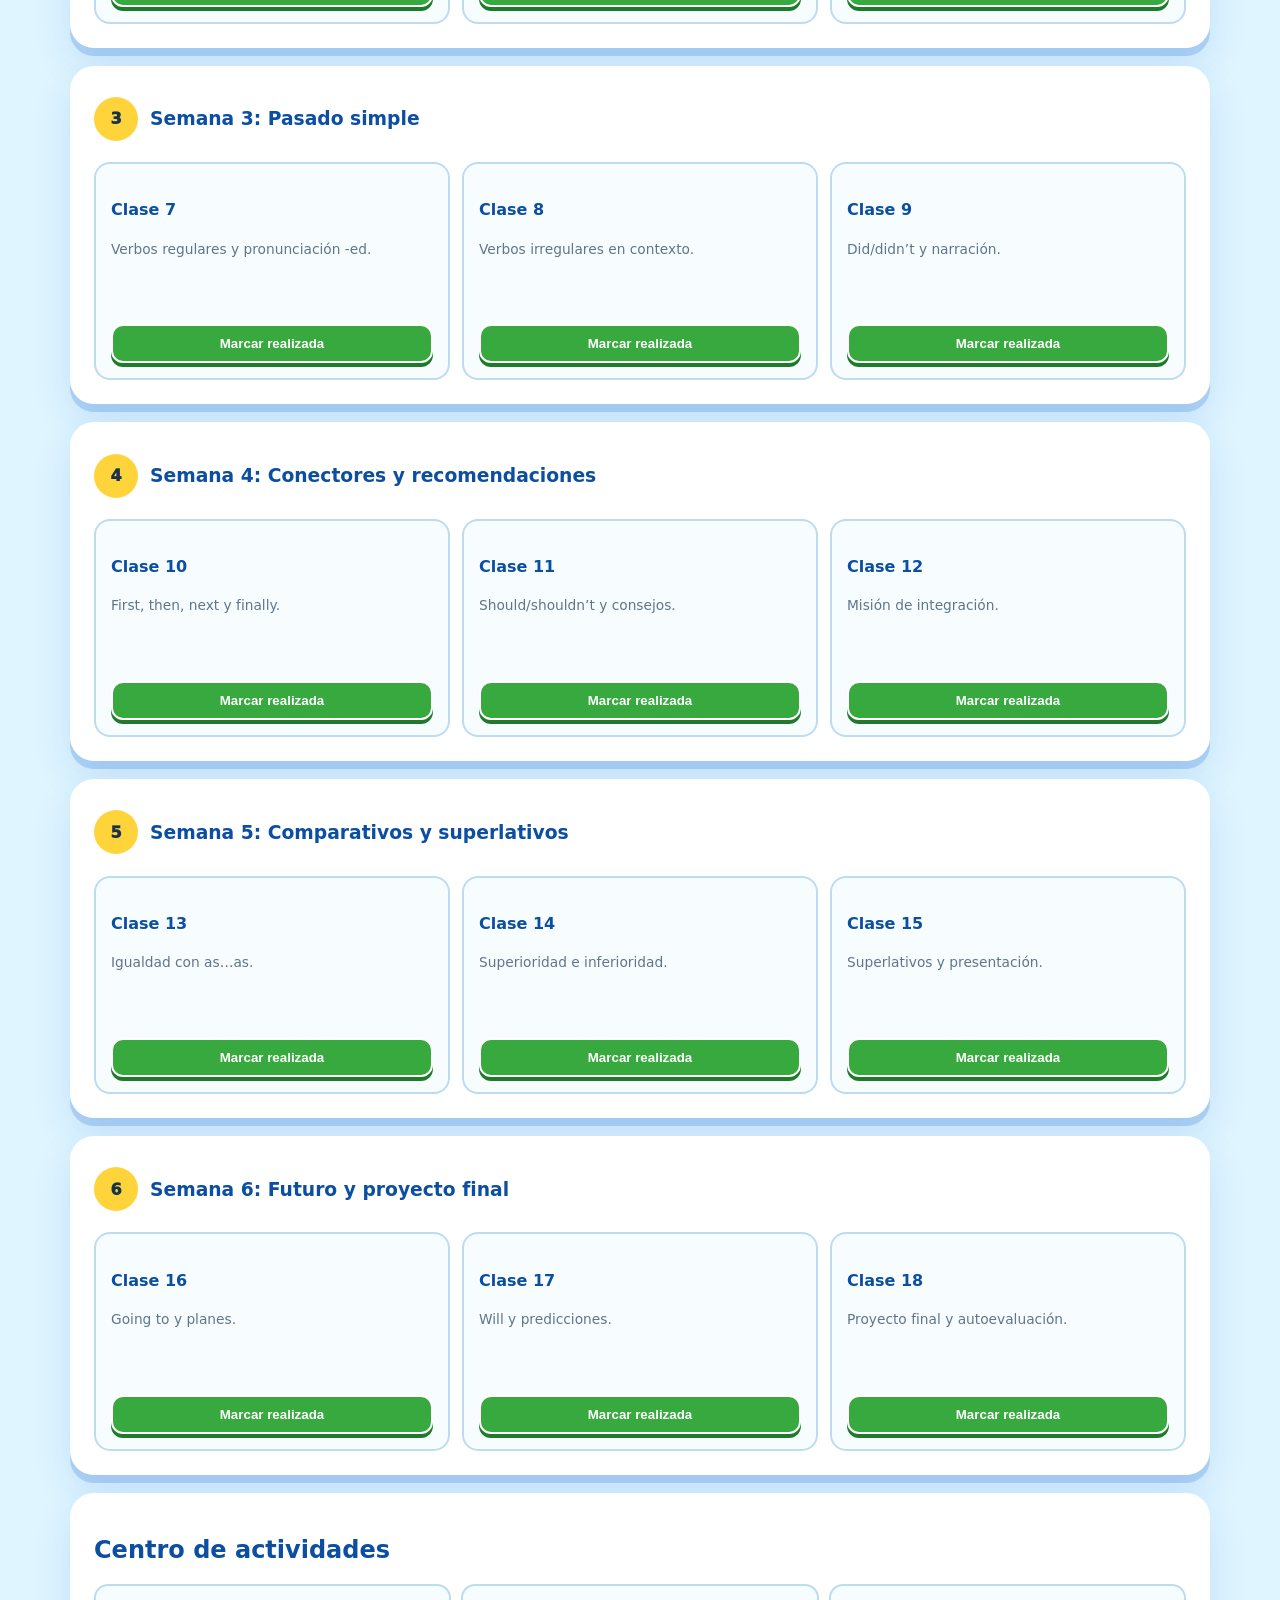
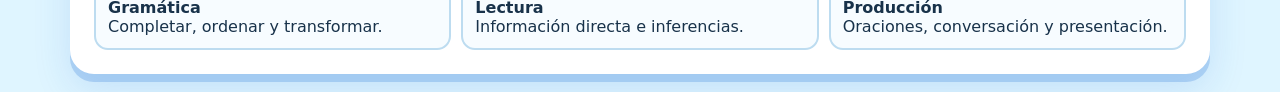
==== commit c951b4ce: "Integrar la clase de Present Continuous dentro de la Semana 1 de Heder" ====
--- a/plan-heder/index.html
+++ b/plan-heder/index.html
@@ -1 +1 @@
-<!doctype html><html lang="es"><head><meta charset="utf-8"><meta name="viewport" content="width=device-width,initial-scale=1"><meta name="theme-color" content="#1769d2"><title>Tablero de verano | Heder Omar Rodríguez Vázquez</title><style>:root{--p:#1769d2;--p2:#0b4ea2;--a:#ffd43b;--g:#38a93f;--r:#e53935;--sky:#8ad4ff;--soft:#dff5ff;--ink:#18324a;--mut:#60758b;--card:#fff;--line:#bddcf0;--shadow:0 16px 38px rgba(25,105,210,.16)}*{box-sizing:border-box}html{scroll-behavior:smooth}body{margin:0;font-family:Inter,system-ui,-apple-system,"Segoe UI",sans-serif;color:var(--ink);background:linear-gradient(var(--sky) 0 250px,var(--soft) 250px 100%);min-height:100vh}body:before{content:"";position:fixed;inset:0;pointer-events:none;z-index:-1;opacity:.7;background:radial-gradient(circle at 8% 9%,#fff 0 28px,transparent 29px),radial-gradient(circle at 15% 9%,#fff 0 40px,transparent 41px),radial-gradient(circle at 23% 9%,#fff 0 25px,transparent 26px),radial-gradient(circle at 84% 14%,#fff 0 28px,transparent 29px),radial-gradient(circle at 91% 14%,#fff 0 42px,transparent 43px)}.wrap{width:min(1140px,calc(100% - 28px));margin:auto}.hero{padding:30px 0 20px}.hero-card{position:relative;overflow:hidden;display:grid;grid-template-columns:1fr auto;gap:22px;align-items:center;padding:30px;border:5px solid #fff;border-radius:30px;background:linear-gradient(135deg,var(--p),var(--p2));color:#fff;box-shadow:0 12px 0 #0b3f7a,var(--shadow)}.hero-card:after{content:"★";position:absolute;right:22px;bottom:-42px;font-size:160px;color:#ffffff18}.eyebrow{display:inline-block;background:var(--a);color:var(--ink);border:3px solid #fff;border-radius:999px;padding:7px 12px;font-weight:900}h1{font-size:clamp(2.15rem,6vw,4.4rem);line-height:.96;margin:14px 0 8px;text-shadow:0 4px 0 #0002}.hero p{margin:0;max-width:760px}.counter{width:160px;height:160px;border-radius:50%;display:grid;place-items:center;background:conic-gradient(var(--a) 0 var(--progress,0%),#ffffff35 0);border:6px solid #fff;box-shadow:0 7px 0 #0b3f7a;z-index:1}.counter div{width:120px;height:120px;border-radius:50%;background:var(--p);border:4px solid #fff;display:grid;place-items:center;text-align:center}.counter strong{font-size:2rem;display:block}main{padding-bottom:50px}.actions{display:flex;gap:10px;justify-content:flex-end;position:sticky;bottom:10px;z-index:6;margin:16px 0}button{border:3px solid #fff;border-radius:14px;padding:11px 14px;font-weight:900;cursor:pointer;box-shadow:0 5px 0 #0003}.primary{background:var(--p);color:#fff}.accent{background:var(--a);color:var(--ink)}.grid{display:grid;grid-template-columns:repeat(12,1fr);gap:18px}.card,.week{background:#fff;border:4px solid #fff;border-radius:24px;padding:21px;box-shadow:0 8px 0 rgba(23,105,210,.22),var(--shadow)}.full{grid-column:span 12}.half{grid-column:span 6}h2,h3{color:var(--p2)}.kpis{display:grid;grid-template-columns:repeat(4,1fr);gap:12px}.kpi{background:#fff9e8;border:3px solid var(--a);border-radius:17px;padding:15px;box-shadow:0 5px 0 #d6a900}.kpi span{display:block;color:var(--mut);font-size:.82rem}.kpi strong{font-size:1.3rem;color:var(--p2)}.flow{display:grid;grid-template-columns:repeat(6,1fr);gap:9px}.flow div{padding:12px;text-align:center;border-radius:15px;background:#eef8ff;border:2px solid #c7e5f7;font-size:.78rem}.flow b{display:block;color:var(--p2)}.week{grid-column:span 12}.week>header{display:flex;gap:12px;align-items:center;margin-bottom:14px}.num{width:46px;height:46px;border-radius:50%;display:grid;place-items:center;background:var(--a);border:3px solid #fff;box-shadow:0 4px 0 #d6a900;font-weight:1000;flex:0 0 46px}.week h3{margin:0}.week header p{margin:2px 0 0;color:var(--mut)}.lessons{display:grid;grid-template-columns:repeat(3,1fr);gap:12px}.lesson{border:2px solid var(--line);border-radius:17px;padding:15px;background:#f7fcff}.lesson span{font-size:.75rem;font-weight:900;color:var(--p)}.lesson h4{margin:5px 0;color:var(--r)}.lesson p{color:var(--mut);font-size:.84rem;min-height:72px}.check{background:var(--g);color:#fff;border:2px solid #fff;box-shadow:0 4px 0 #207a2b;width:100%}.check.done{background:#60758b;box-shadow:0 4px 0 #354657}.product{margin-top:13px;padding:13px;border-radius:15px;background:#fff8d8;border:2px solid var(--a)}details{margin-top:12px;border-top:1px dashed var(--line);padding-top:10px}summary{cursor:pointer;font-weight:900;color:var(--p2)}.teacher-grid{display:grid;grid-template-columns:repeat(3,1fr);gap:10px;margin-top:10px}.teacher-grid div{background:#eef8ff;border-radius:14px;padding:12px}.teacher-grid p{margin:4px 0 0;color:var(--mut);font-size:.82rem}.bank{display:grid;grid-template-columns:repeat(3,1fr);gap:12px}.bank article{padding:14px;border:2px solid var(--line);border-radius:16px;background:#f7fcff}.bank h4{margin:0 0 5px;color:var(--p)}.bank p{margin:0;color:var(--mut);font-size:.84rem}textarea{width:100%;min-height:100px;border:2px solid var(--line);border-radius:14px;padding:12px;font:inherit}footer{text-align:center;color:var(--p2);font-weight:800;padding:24px}@media(max-width:820px){.hero-card{grid-template-columns:1fr}.counter{width:135px;height:135px}.counter div{width:100px;height:100px}.half{grid-column:span 12}.kpis{grid-template-columns:1fr 1fr}.flow{grid-template-columns:repeat(3,1fr)}.lessons,.teacher-grid,.bank{grid-template-columns:1fr}}@media(max-width:480px){.wrap{width:calc(100% - 18px)}.hero-card,.card,.week{padding:17px;border-radius:20px}.kpis,.flow{grid-template-columns:1fr}h1{font-size:2.35rem}.actions{justify-content:stretch}.actions button{flex:1}}@media print{body{background:#fff}.actions,.check{display:none}.wrap{width:100%}.hero-card,.card,.week{box-shadow:none;break-inside:avoid}}</style></head><body><header class="hero"><div class="wrap"><section class="hero-card"><div><span class="eyebrow">⚡ Ruta de velocidad</span><h1>Heder Omar Rodríguez Vázquez</h1><p>Tablero de actividades de inglés · Curso de verano · 6 semanas</p></div><div class="counter" id="counter"><div><span><strong id="doneCount">0/18</strong>clases</span></div></div></section></div></header><main class="wrap"><div class="actions"><button class="accent" onclick="window.print()">Imprimir / PDF</button><button class="primary" onclick="document.getElementById('ruta').scrollIntoView()">Ir a la ruta</button></div><div class="grid"><section class="card full"><h2>Propósito del tablero</h2><p>Este tablero es un espacio de trabajo. Cada sesión incluye explicación, ejercicios, actividad aplicada, evidencia y apoyo para el profesor. Los exámenes se incorporarán después como misiones de avance.</p><div class="kpis"><div class="kpi"><span>Duración</span><strong>Mes y medio</strong></div><div class="kpi"><span>Frecuencia</span><strong>3 días/semana</strong></div><div class="kpi"><span>Total</span><strong>18 clases</strong></div><div class="kpi"><span>Sesión</span><strong>60 minutos</strong></div></div></section><section class="card half"><h2>Meta individual</h2><p>Comprender las estructuras del segundo semestre y construir oraciones con mayor seguridad, precisión y autonomía, sin presión durante el proceso.</p></section><section class="card half"><h2>Adaptación didáctica</h2><p>Explicación gradual y visual; ejercicios de reconocimiento antes de producir, modelos, imágenes, plantillas, audios repetidos y práctica guiada.</p></section><section class="card full"><h2>Estructura de cada sesión</h2><div class="flow"><div><b>5 min</b>Activación</div><div><b>10 min</b>Repaso</div><div><b>10 min</b>Explicación</div><div><b>15 min</b>Práctica</div><div><b>15 min</b>Actividad aplicada</div><div><b>5 min</b>Cierre</div></div></section><div id="ruta" style="grid-column:span 12"><section class="week"><header><div class="num">1</div><div><h3>Semana 1: Presente continuo y diagnóstico práctico</h3><p>3 sesiones · práctica guiada y aplicada</p></div></header><div class="lessons"><article class="lesson"><span>Clase 1</span><h4>Diagnóstico activo</h4><p>Presentación, vocabulario, lectura breve y preferencias de aprendizaje.</p><button class="check" onclick="toggleDone(this)">Marcar realizada</button></article><article class="lesson"><span>Clase 2</span><h4>Presente continuo afirmativo</h4><p>Imágenes, verbos en -ing, mímica y 10 ejercicios.</p><button class="check" onclick="toggleDone(this)">Marcar realizada</button></article><article class="lesson"><span>Clase 3</span><h4>Negaciones y preguntas</h4><p>Ordenar palabras, audio, adivinanzas y descripción de escena.</p><button class="check" onclick="toggleDone(this)">Marcar realizada</button></article></div><div class="product">Producto: “What is happening in my community?”</div><details><summary>Apoyo del profesor</summary><div class="teacher-grid"><div><b>Antes</b><p>Preparar vocabulario, imágenes, audio, ejemplos y respuestas.</p></div><div><b>Durante</b><p>Modelar, dar pistas, observar errores y ajustar el ritmo.</p></div><div><b>Después</b><p>Guardar evidencia, registrar apoyo y elegir el repaso.</p></div></div></details></section><section class="week"><header><div class="num">2</div><div><h3>Semana 2: Was, were, there was y there were</h3><p>3 sesiones · práctica guiada y aplicada</p></div></header><div class="lessons"><article class="lesson"><span>Clase 4</span><h4>Was/were</h4><p>Pronombres, estados de ánimo, lectura breve y 12 ejercicios.</p><button class="check" onclick="toggleDone(this)">Marcar realizada</button></article><article class="lesson"><span>Clase 5</span><h4>Preguntas y negaciones</h4><p>Entrevista, verdadero/falso, audio y corrección de errores.</p><button class="check" onclick="toggleDone(this)">Marcar realizada</button></article><article class="lesson"><span>Clase 6</span><h4>There was/were</h4><p>Mapa, diferencias, antes y ahora, 10 oraciones.</p><button class="check" onclick="toggleDone(this)">Marcar realizada</button></article></div><div class="product">Producto: “My community in the past”.</div><details><summary>Apoyo del profesor</summary><div class="teacher-grid"><div><b>Antes</b><p>Preparar vocabulario, imágenes, audio, ejemplos y respuestas.</p></div><div><b>Durante</b><p>Modelar, dar pistas, observar errores y ajustar el ritmo.</p></div><div><b>Después</b><p>Guardar evidencia, registrar apoyo y elegir el repaso.</p></div></div></details></section><section class="week"><header><div class="num">3</div><div><h3>Semana 3: Pasado simple</h3><p>3 sesiones · práctica guiada y aplicada</p></div></header><div class="lessons"><article class="lesson"><span>Clase 7</span><h4>Verbos regulares</h4><p>-ed, pronunciación, línea del tiempo y narración.</p><button class="check" onclick="toggleDone(this)">Marcar realizada</button></article><article class="lesson"><span>Clase 8</span><h4>Verbos irregulares</h4><p>Memorama, lotería, historia con imágenes y dictado.</p><button class="check" onclick="toggleDone(this)">Marcar realizada</button></article><article class="lesson"><span>Clase 9</span><h4>Did/didn’t</h4><p>Preguntas, detective, entrevista y respuestas completas.</p><button class="check" onclick="toggleDone(this)">Marcar realizada</button></article></div><div class="product">Producto: “My last weekend”.</div><details><summary>Apoyo del profesor</summary><div class="teacher-grid"><div><b>Antes</b><p>Preparar vocabulario, imágenes, audio, ejemplos y respuestas.</p></div><div><b>Durante</b><p>Modelar, dar pistas, observar errores y ajustar el ritmo.</p></div><div><b>Después</b><p>Guardar evidencia, registrar apoyo y elegir el repaso.</p></div></div></details></section><section class="week"><header><div class="num">4</div><div><h3>Semana 4: Conectores y recomendaciones</h3><p>3 sesiones · práctica guiada y aplicada</p></div></header><div class="lessons"><article class="lesson"><span>Clase 10</span><h4>First/Then/Next/Finally</h4><p>Secuencias, recetas, rutinas e instrucciones.</p><button class="check" onclick="toggleDone(this)">Marcar realizada</button></article><article class="lesson"><span>Clase 11</span><h4>Should/shouldn’t</h4><p>Problemas, consejos, hábitos y juego de consultorio.</p><button class="check" onclick="toggleDone(this)">Marcar realizada</button></article><article class="lesson"><span>Clase 12</span><h4>Integración</h4><p>Lectura, comprensión, escritura y misión de avance.</p><button class="check" onclick="toggleDone(this)">Marcar realizada</button></article></div><div class="product">Producto: texto con pasado, conectores y recomendaciones.</div><details><summary>Apoyo del profesor</summary><div class="teacher-grid"><div><b>Antes</b><p>Preparar vocabulario, imágenes, audio, ejemplos y respuestas.</p></div><div><b>Durante</b><p>Modelar, dar pistas, observar errores y ajustar el ritmo.</p></div><div><b>Después</b><p>Guardar evidencia, registrar apoyo y elegir el repaso.</p></div></div></details></section><section class="week"><header><div class="num">5</div><div><h3>Semana 5: Comparativos y superlativos</h3><p>3 sesiones · práctica guiada y aplicada</p></div></header><div class="lessons"><article class="lesson"><span>Clase 13</span><h4>Igualdad</h4><p>as…as, imágenes, objetos y comparaciones personales.</p><button class="check" onclick="toggleDone(this)">Marcar realizada</button></article><article class="lesson"><span>Clase 14</span><h4>Superioridad/inferioridad</h4><p>-er, more, less, tablas y juego oral.</p><button class="check" onclick="toggleDone(this)">Marcar realizada</button></article><article class="lesson"><span>Clase 15</span><h4>Superlativos</h4><p>Rankings, trivia, lectura y mini presentación.</p><button class="check" onclick="toggleDone(this)">Marcar realizada</button></article></div><div class="product">Producto: “The best places, animals and activities”.</div><details><summary>Apoyo del profesor</summary><div class="teacher-grid"><div><b>Antes</b><p>Preparar vocabulario, imágenes, audio, ejemplos y respuestas.</p></div><div><b>Durante</b><p>Modelar, dar pistas, observar errores y ajustar el ritmo.</p></div><div><b>Después</b><p>Guardar evidencia, registrar apoyo y elegir el repaso.</p></div></div></details></section><section class="week"><header><div class="num">6</div><div><h3>Semana 6: Futuro y cierre</h3><p>3 sesiones · práctica guiada y aplicada</p></div></header><div class="lessons"><article class="lesson"><span>Clase 16</span><h4>Going to</h4><p>Agenda, vacaciones, entrevista y planes personales.</p><button class="check" onclick="toggleDone(this)">Marcar realizada</button></article><article class="lesson"><span>Clase 17</span><h4>Will</h4><p>Predicciones, clima, tecnología y futuro de la comunidad.</p><button class="check" onclick="toggleDone(this)">Marcar realizada</button></article><article class="lesson"><span>Clase 18</span><h4>Proyecto final</h4><p>Lectura, escucha, escritura, conversación y autoevaluación.</p><button class="check" onclick="toggleDone(this)">Marcar realizada</button></article></div><div class="product">Proyecto: “My life: yesterday, today and tomorrow”.</div><details><summary>Apoyo del profesor</summary><div class="teacher-grid"><div><b>Antes</b><p>Preparar vocabulario, imágenes, audio, ejemplos y respuestas.</p></div><div><b>Durante</b><p>Modelar, dar pistas, observar errores y ajustar el ritmo.</p></div><div><b>Después</b><p>Guardar evidencia, registrar apoyo y elegir el repaso.</p></div></div></details></section></div><section class="card full"><h2>Centro de actividades</h2><div class="bank"><article><h4>Gramática</h4><p>Completar, ordenar, transformar, corregir errores, relacionar y clasificar.</p></article><article><h4>Vocabulario</h4><p>Memorama, lotería, crucigrama, sopa de letras, tarjetas y diccionario visual.</p></article><article><h4>Lectura</h4><p>Idea principal, verdadero/falso, preguntas, títulos, secuencias e inferencias.</p></article><article><h4>Escucha</h4><p>Seleccionar imágenes, completar espacios, ordenar acciones y seguir instrucciones.</p></article><article><h4>Escritura</h4><p>Oraciones, descripciones, diarios, historias, correos, consejos y planes.</p></article><article><h4>Expresión oral</h4><p>Preguntas rápidas, imágenes, entrevistas, roles, narraciones y grabaciones.</p></article></div></section><section class="card half"><h2>Registro del profesor</h2><textarea placeholder="Dificultades, avances, nivel de ayuda y próximo repaso..."></textarea></section><section class="card half"><h2>Escala de avance</h2><p>1. Necesita explicación · 2. Con apoyo · 3. En desarrollo · 4. Independiente · 5. Puede aplicarlo en una situación nueva.</p></section></div></main><footer>Tablero académico individual · Heder Omar Rodríguez Vázquez</footer><script>const key='summer-hederomarrodrguezvzquez';function toggleDone(b){b.classList.toggle('done');b.textContent=b.classList.contains('done')?'Realizada ✓':'Marcar realizada';save()}function save(){const a=[...document.querySelectorAll('.check')].map(b=>b.classList.contains('done'));localStorage.setItem(key,JSON.stringify(a));update(a)}function update(a){const n=a.filter(Boolean).length;document.getElementById('doneCount').textContent=n+'/18';document.getElementById('counter').style.setProperty('--progress',(n/18*100)+'%')}const a=JSON.parse(localStorage.getItem(key)||'[]');document.querySelectorAll('.check').forEach((b,i)=>{if(a[i]){b.classList.add('done');b.textContent='Realizada ✓'}});update(a);</script></body></html>+<!doctype html><html lang="es"><head><meta charset="utf-8"><meta name="viewport" content="width=device-width,initial-scale=1"><meta name="theme-color" content="#1769d2"><title>Tablero de verano | Heder</title><style>:root{--p:#1769d2;--p2:#0b4ea2;--a:#ffd43b;--g:#38a93f;--sky:#8ad4ff;--soft:#dff5ff;--ink:#18324a;--line:#bddcf0}*{box-sizing:border-box}body{margin:0;font-family:Inter,system-ui,-apple-system,"Segoe UI",sans-serif;color:var(--ink);background:linear-gradient(var(--sky) 0 250px,var(--soft) 250px 100%)}.wrap{width:min(1140px,calc(100% - 24px));margin:auto}.hero{padding:28px 0 18px}.hero-card{background:linear-gradient(135deg,var(--p),var(--p2));color:#fff;border:5px solid #fff;border-radius:28px;padding:28px;box-shadow:0 12px 0 #0b3f7a;display:grid;grid-template-columns:1fr auto;gap:18px}.badge{display:inline-block;background:var(--a);color:#3f3400;border-radius:999px;padding:7px 12px;font-weight:900}h1{font-size:clamp(2.2rem,6vw,4.2rem);margin:12px 0 6px;line-height:1}.count{width:145px;height:145px;border-radius:50%;background:var(--a);border:6px solid #fff;display:grid;place-items:center;color:var(--p2);font-weight:1000;font-size:1.4rem}.card,.week{background:#fff;border:4px solid #fff;border-radius:24px;padding:20px;margin:18px 0;box-shadow:0 8px 0 rgba(23,105,210,.22),0 16px 38px rgba(25,105,210,.14)}h2,h3,h4{color:var(--p2)}.kpis{display:grid;grid-template-columns:repeat(4,1fr);gap:10px}.kpi{background:#fff9e8;border:3px solid var(--a);border-radius:15px;padding:13px}.week-head{display:flex;gap:12px;align-items:center}.num{width:44px;height:44px;border-radius:50%;display:grid;place-items:center;background:var(--a);font-weight:1000}.lessons{display:grid;grid-template-columns:repeat(3,1fr);gap:12px;margin-top:14px}.lesson{border:2px solid var(--line);border-radius:16px;padding:15px;background:#f7fcff}.lesson p{color:#60758b;font-size:.86rem;min-height:70px}.open{display:block;text-align:center;text-decoration:none;background:var(--p);color:#fff;border:2px solid #fff;border-radius:12px;padding:10px;font-weight:900;box-shadow:0 4px 0 #083b7a;margin-bottom:8px}.done{width:100%;border:2px solid #fff;border-radius:12px;padding:10px;background:var(--g);color:#fff;font-weight:900;cursor:pointer;box-shadow:0 4px 0 #207a2b}.done.on{background:#60758b;box-shadow:0 4px 0 #354657}.product{margin-top:12px;background:#fff8d8;border:2px solid var(--a);border-radius:14px;padding:12px}details{margin-top:12px;border-top:1px dashed var(--line);padding-top:9px}summary{font-weight:900;color:var(--p2);cursor:pointer}.support{display:grid;grid-template-columns:repeat(3,1fr);gap:9px;margin-top:9px}.support div{background:#eef8ff;border-radius:13px;padding:11px}.bank{display:grid;grid-template-columns:repeat(3,1fr);gap:10px}.bank div{border:2px solid var(--line);border-radius:14px;padding:12px;background:#f7fcff}.actions{position:sticky;bottom:8px;display:flex;justify-content:flex-end;gap:8px;z-index:5}.actions button{border:3px solid #fff;border-radius:13px;padding:10px 13px;font-weight:900;background:var(--p);color:#fff}@media(max-width:800px){.hero-card{grid-template-columns:1fr}.kpis{grid-template-columns:1fr 1fr}.lessons,.support,.bank{grid-template-columns:1fr}.count{width:120px;height:120px}}@media(max-width:470px){.kpis{grid-template-columns:1fr}.card,.week,.hero-card{padding:16px;border-radius:20px}}</style></head><body><header class="hero"><div class="wrap"><section class="hero-card"><div><span class="badge">⚡ RUTA DE VELOCIDAD</span><h1>Heder Omar Rodríguez Vázquez</h1><p>Curso de verano de inglés · 6 semanas · 18 clases</p></div><div class="count"><span id="progressText">0/18</span></div></section></div></header><main class="wrap"><div class="actions"><button onclick="window.print()">Imprimir / PDF</button></div><section class="card"><h2>Objetivo individual</h2><p>Comprender y producir inglés con mayor seguridad mediante explicaciones graduales, vocabulario útil, lectura, escritura, escucha y conversación.</p><div class="kpis"><div class="kpi"><b>Duración</b><br>Mes y medio</div><div class="kpi"><b>Frecuencia</b><br>3 días/semana</div><div class="kpi"><b>Total</b><br>18 clases</div><div class="kpi"><b>Sesión</b><br>60 minutos</div></div></section><section class="week"><div class="week-head"><div class="num">1</div><div><h3>Semana 1: Presente continuo y práctica contextual</h3><p>3 sesiones · práctica guiada y aplicada</p></div></div><div class="lessons"><article class="lesson"><span>Clase 1 · DISPONIBLE</span><h4>Present Continuous: situaciones reales</h4><p>Clase interactiva de preparatoria con vocabulario académico, lectura, escritura, producción oral y reto final.</p><a class="open" href="clases/presente-continuo/">Abrir clase</a><button class="done" onclick="toggleDone(this)">Marcar realizada</button></article><article class="lesson"><span>Clase 2</span><h4>Afirmaciones y vocabulario</h4><p>am/is/are, verbos en -ing, tareas, plataformas, transporte y vida escolar.</p><button class="done" onclick="toggleDone(this)">Marcar realizada</button></article><article class="lesson"><span>Clase 3</span><h4>Negaciones y preguntas</h4><p>Transformación de estructuras, corrección de errores y conversación.</p><button class="done" onclick="toggleDone(this)">Marcar realizada</button></article></div><div class="product">Producto: “What is happening in my life this week?”</div><details open><summary>Apoyo del profesor</summary><div class="support"><div><b>Antes</b><br>Preparar libreta, audio y vocabulario.</div><div><b>Durante</b><br>Modelar, dar pistas y revisar ejemplos.</div><div><b>Después</b><br>Guardar evidencia y registrar avances.</div></div></details></section><section class="week"><div class="week-head"><div class="num">2</div><div><h3>Semana 2: Was, were, there was y there were</h3></div></div><div class="lessons"><article class="lesson"><h4>Clase 4</h4><p>Was/were en experiencias personales.</p><button class="done" onclick="toggleDone(this)">Marcar realizada</button></article><article class="lesson"><h4>Clase 5</h4><p>Preguntas, negaciones y entrevista.</p><button class="done" onclick="toggleDone(this)">Marcar realizada</button></article><article class="lesson"><h4>Clase 6</h4><p>Descripción de lugares antes y ahora.</p><button class="done" onclick="toggleDone(this)">Marcar realizada</button></article></div></section><section class="week"><div class="week-head"><div class="num">3</div><div><h3>Semana 3: Pasado simple</h3></div></div><div class="lessons"><article class="lesson"><h4>Clase 7</h4><p>Verbos regulares y pronunciación -ed.</p><button class="done" onclick="toggleDone(this)">Marcar realizada</button></article><article class="lesson"><h4>Clase 8</h4><p>Verbos irregulares en contexto.</p><button class="done" onclick="toggleDone(this)">Marcar realizada</button></article><article class="lesson"><h4>Clase 9</h4><p>Did/didn’t y narración.</p><button class="done" onclick="toggleDone(this)">Marcar realizada</button></article></div></section><section class="week"><div class="week-head"><div class="num">4</div><div><h3>Semana 4: Conectores y recomendaciones</h3></div></div><div class="lessons"><article class="lesson"><h4>Clase 10</h4><p>First, then, next y finally.</p><button class="done" onclick="toggleDone(this)">Marcar realizada</button></article><article class="lesson"><h4>Clase 11</h4><p>Should/shouldn’t y consejos.</p><button class="done" onclick="toggleDone(this)">Marcar realizada</button></article><article class="lesson"><h4>Clase 12</h4><p>Misión de integración.</p><button class="done" onclick="toggleDone(this)">Marcar realizada</button></article></div></section><section class="week"><div class="week-head"><div class="num">5</div><div><h3>Semana 5: Comparativos y superlativos</h3></div></div><div class="lessons"><article class="lesson"><h4>Clase 13</h4><p>Igualdad con as…as.</p><button class="done" onclick="toggleDone(this)">Marcar realizada</button></article><article class="lesson"><h4>Clase 14</h4><p>Superioridad e inferioridad.</p><button class="done" onclick="toggleDone(this)">Marcar realizada</button></article><article class="lesson"><h4>Clase 15</h4><p>Superlativos y presentación.</p><button class="done" onclick="toggleDone(this)">Marcar realizada</button></article></div></section><section class="week"><div class="week-head"><div class="num">6</div><div><h3>Semana 6: Futuro y proyecto final</h3></div></div><div class="lessons"><article class="lesson"><h4>Clase 16</h4><p>Going to y planes.</p><button class="done" onclick="toggleDone(this)">Marcar realizada</button></article><article class="lesson"><h4>Clase 17</h4><p>Will y predicciones.</p><button class="done" onclick="toggleDone(this)">Marcar realizada</button></article><article class="lesson"><h4>Clase 18</h4><p>Proyecto final y autoevaluación.</p><button class="done" onclick="toggleDone(this)">Marcar realizada</button></article></div></section><section class="card"><h2>Centro de actividades</h2><div class="bank"><div><b>Gramática</b><br>Completar, ordenar y transformar.</div><div><b>Lectura</b><br>Información directa e inferencias.</div><div><b>Producción</b><br>Oraciones, conversación y presentación.</div></div></section></main><script>const K='heder-dashboard-v4';function toggleDone(b){b.classList.toggle('on');b.textContent=b.classList.contains('on')?'Realizada ✓':'Marcar realizada';save()}function save(){const a=[...document.querySelectorAll('.done')].map(x=>x.classList.contains('on'));localStorage.setItem(K,JSON.stringify(a));update(a)}function update(a){progressText.textContent=a.filter(Boolean).length+'/18'}const a=JSON.parse(localStorage.getItem(K)||'[]');document.querySelectorAll('.done').forEach((b,i)=>{if(a[i]){b.classList.add('on');b.textContent='Realizada ✓'}});update(a);</script></body></html>
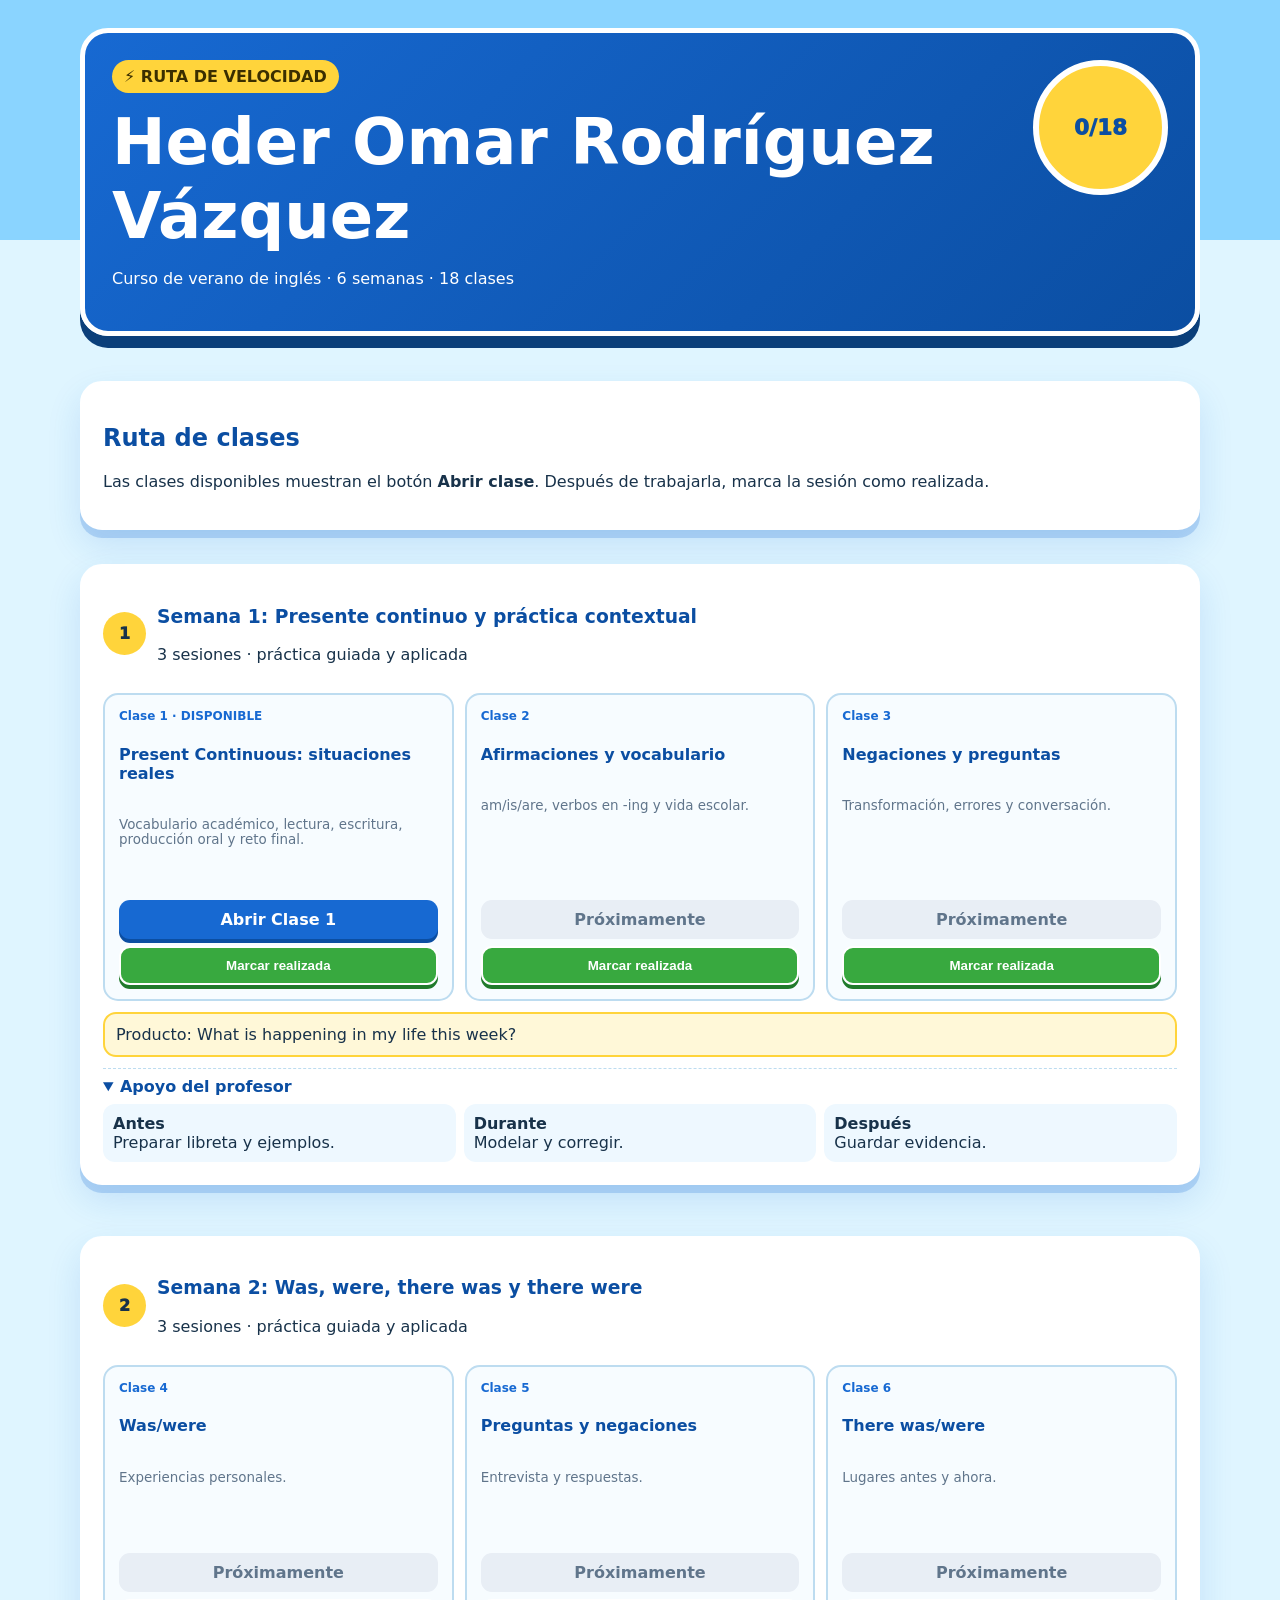
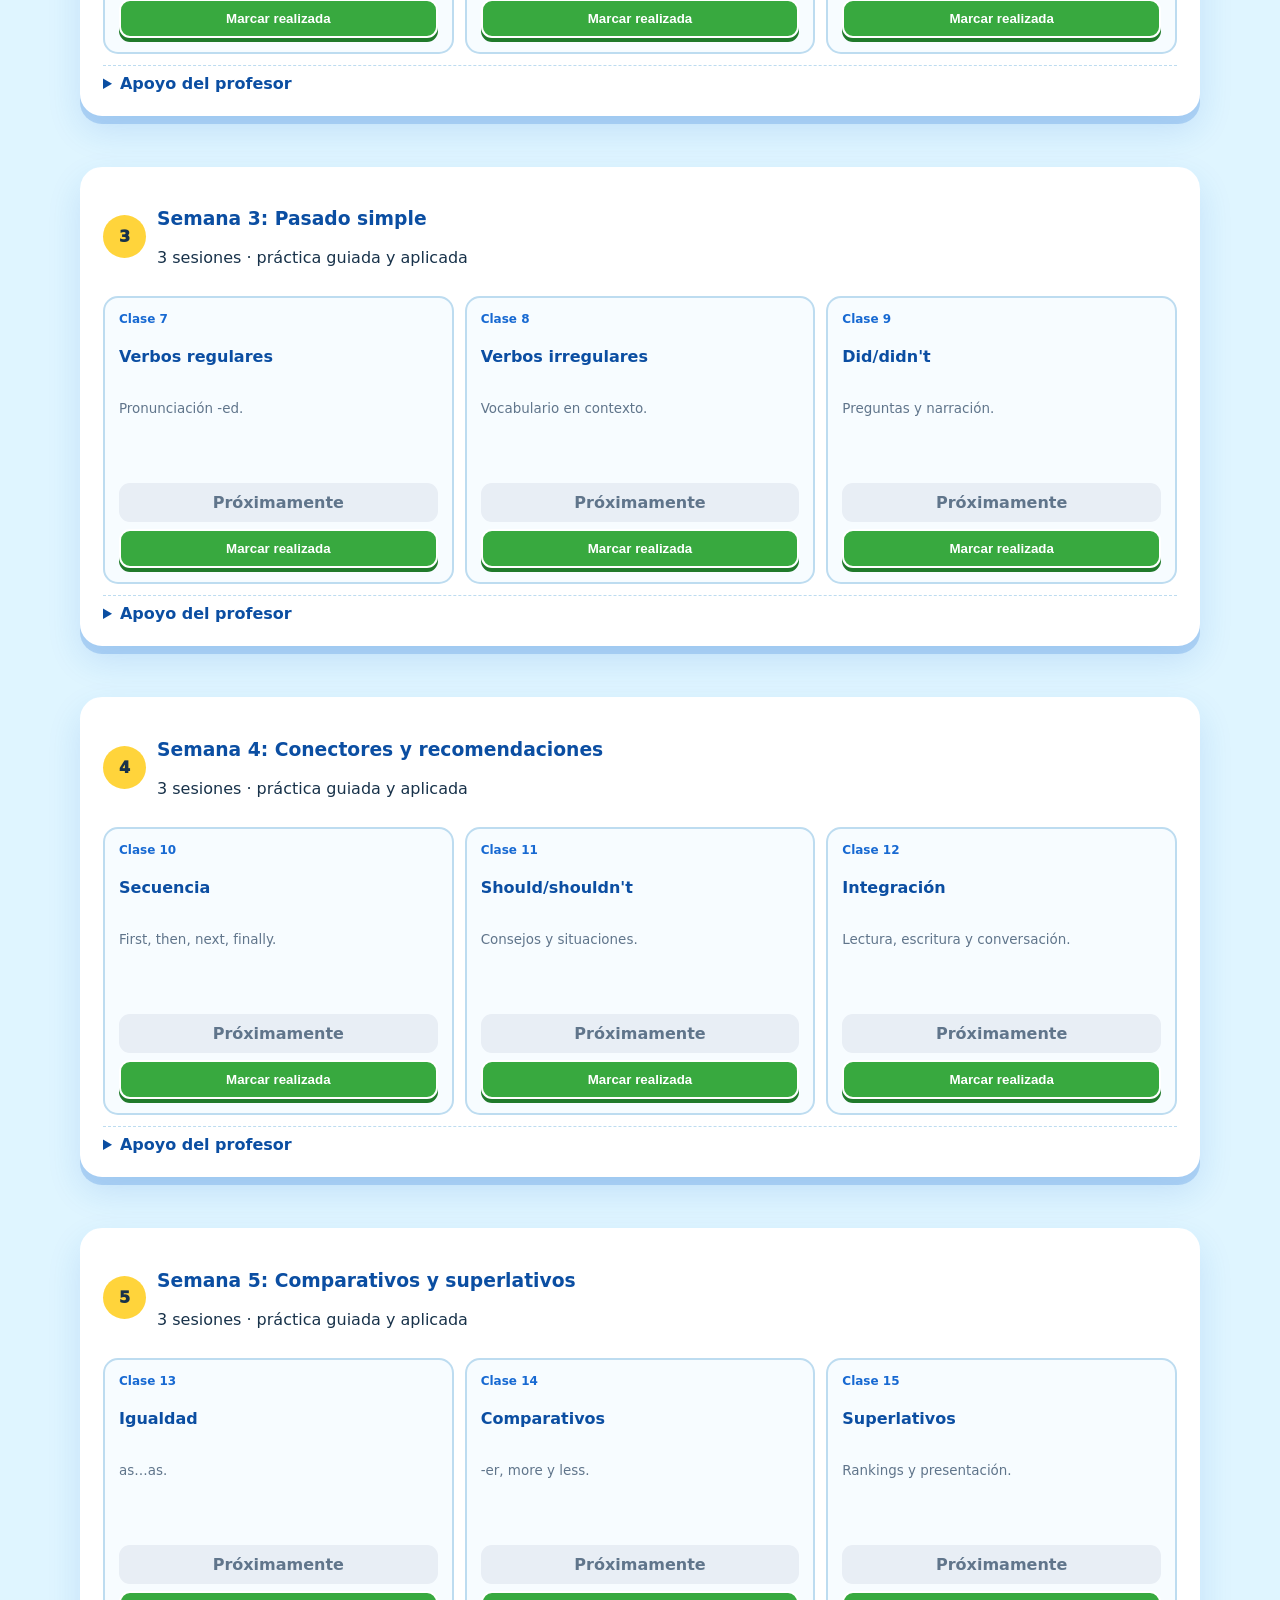
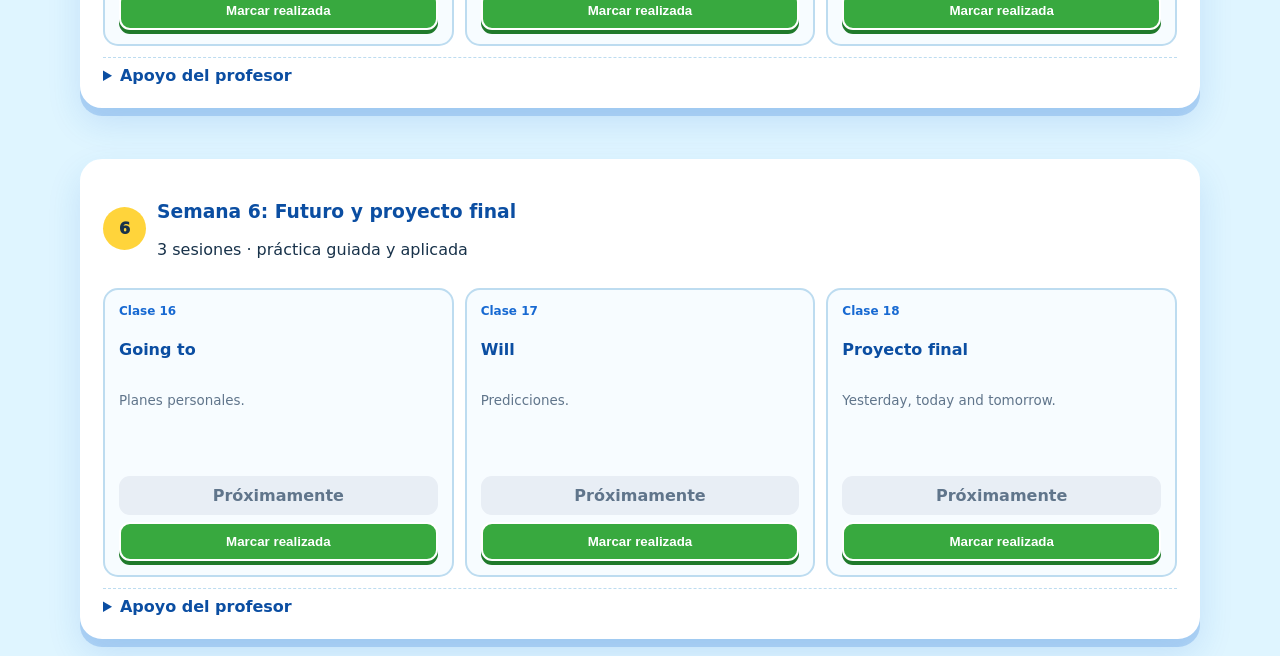
==== commit f315131a: "Agregar enlaces directos de clases al tablero de Heder" ====
--- a/plan-heder/index.html
+++ b/plan-heder/index.html
@@ -1 +1,14 @@
-<!doctype html><html lang="es"><head><meta charset="utf-8"><meta name="viewport" content="width=device-width,initial-scale=1"><meta name="theme-color" content="#1769d2"><title>Tablero de verano | Heder</title><style>:root{--p:#1769d2;--p2:#0b4ea2;--a:#ffd43b;--g:#38a93f;--sky:#8ad4ff;--soft:#dff5ff;--ink:#18324a;--line:#bddcf0}*{box-sizing:border-box}body{margin:0;font-family:Inter,system-ui,-apple-system,"Segoe UI",sans-serif;color:var(--ink);background:linear-gradient(var(--sky) 0 250px,var(--soft) 250px 100%)}.wrap{width:min(1140px,calc(100% - 24px));margin:auto}.hero{padding:28px 0 18px}.hero-card{background:linear-gradient(135deg,var(--p),var(--p2));color:#fff;border:5px solid #fff;border-radius:28px;padding:28px;box-shadow:0 12px 0 #0b3f7a;display:grid;grid-template-columns:1fr auto;gap:18px}.badge{display:inline-block;background:var(--a);color:#3f3400;border-radius:999px;padding:7px 12px;font-weight:900}h1{font-size:clamp(2.2rem,6vw,4.2rem);margin:12px 0 6px;line-height:1}.count{width:145px;height:145px;border-radius:50%;background:var(--a);border:6px solid #fff;display:grid;place-items:center;color:var(--p2);font-weight:1000;font-size:1.4rem}.card,.week{background:#fff;border:4px solid #fff;border-radius:24px;padding:20px;margin:18px 0;box-shadow:0 8px 0 rgba(23,105,210,.22),0 16px 38px rgba(25,105,210,.14)}h2,h3,h4{color:var(--p2)}.kpis{display:grid;grid-template-columns:repeat(4,1fr);gap:10px}.kpi{background:#fff9e8;border:3px solid var(--a);border-radius:15px;padding:13px}.week-head{display:flex;gap:12px;align-items:center}.num{width:44px;height:44px;border-radius:50%;display:grid;place-items:center;background:var(--a);font-weight:1000}.lessons{display:grid;grid-template-columns:repeat(3,1fr);gap:12px;margin-top:14px}.lesson{border:2px solid var(--line);border-radius:16px;padding:15px;background:#f7fcff}.lesson p{color:#60758b;font-size:.86rem;min-height:70px}.open{display:block;text-align:center;text-decoration:none;background:var(--p);color:#fff;border:2px solid #fff;border-radius:12px;padding:10px;font-weight:900;box-shadow:0 4px 0 #083b7a;margin-bottom:8px}.done{width:100%;border:2px solid #fff;border-radius:12px;padding:10px;background:var(--g);color:#fff;font-weight:900;cursor:pointer;box-shadow:0 4px 0 #207a2b}.done.on{background:#60758b;box-shadow:0 4px 0 #354657}.product{margin-top:12px;background:#fff8d8;border:2px solid var(--a);border-radius:14px;padding:12px}details{margin-top:12px;border-top:1px dashed var(--line);padding-top:9px}summary{font-weight:900;color:var(--p2);cursor:pointer}.support{display:grid;grid-template-columns:repeat(3,1fr);gap:9px;margin-top:9px}.support div{background:#eef8ff;border-radius:13px;padding:11px}.bank{display:grid;grid-template-columns:repeat(3,1fr);gap:10px}.bank div{border:2px solid var(--line);border-radius:14px;padding:12px;background:#f7fcff}.actions{position:sticky;bottom:8px;display:flex;justify-content:flex-end;gap:8px;z-index:5}.actions button{border:3px solid #fff;border-radius:13px;padding:10px 13px;font-weight:900;background:var(--p);color:#fff}@media(max-width:800px){.hero-card{grid-template-columns:1fr}.kpis{grid-template-columns:1fr 1fr}.lessons,.support,.bank{grid-template-columns:1fr}.count{width:120px;height:120px}}@media(max-width:470px){.kpis{grid-template-columns:1fr}.card,.week,.hero-card{padding:16px;border-radius:20px}}</style></head><body><header class="hero"><div class="wrap"><section class="hero-card"><div><span class="badge">⚡ RUTA DE VELOCIDAD</span><h1>Heder Omar Rodríguez Vázquez</h1><p>Curso de verano de inglés · 6 semanas · 18 clases</p></div><div class="count"><span id="progressText">0/18</span></div></section></div></header><main class="wrap"><div class="actions"><button onclick="window.print()">Imprimir / PDF</button></div><section class="card"><h2>Objetivo individual</h2><p>Comprender y producir inglés con mayor seguridad mediante explicaciones graduales, vocabulario útil, lectura, escritura, escucha y conversación.</p><div class="kpis"><div class="kpi"><b>Duración</b><br>Mes y medio</div><div class="kpi"><b>Frecuencia</b><br>3 días/semana</div><div class="kpi"><b>Total</b><br>18 clases</div><div class="kpi"><b>Sesión</b><br>60 minutos</div></div></section><section class="week"><div class="week-head"><div class="num">1</div><div><h3>Semana 1: Presente continuo y práctica contextual</h3><p>3 sesiones · práctica guiada y aplicada</p></div></div><div class="lessons"><article class="lesson"><span>Clase 1 · DISPONIBLE</span><h4>Present Continuous: situaciones reales</h4><p>Clase interactiva de preparatoria con vocabulario académico, lectura, escritura, producción oral y reto final.</p><a class="open" href="clases/presente-continuo/">Abrir clase</a><button class="done" onclick="toggleDone(this)">Marcar realizada</button></article><article class="lesson"><span>Clase 2</span><h4>Afirmaciones y vocabulario</h4><p>am/is/are, verbos en -ing, tareas, plataformas, transporte y vida escolar.</p><button class="done" onclick="toggleDone(this)">Marcar realizada</button></article><article class="lesson"><span>Clase 3</span><h4>Negaciones y preguntas</h4><p>Transformación de estructuras, corrección de errores y conversación.</p><button class="done" onclick="toggleDone(this)">Marcar realizada</button></article></div><div class="product">Producto: “What is happening in my life this week?”</div><details open><summary>Apoyo del profesor</summary><div class="support"><div><b>Antes</b><br>Preparar libreta, audio y vocabulario.</div><div><b>Durante</b><br>Modelar, dar pistas y revisar ejemplos.</div><div><b>Después</b><br>Guardar evidencia y registrar avances.</div></div></details></section><section class="week"><div class="week-head"><div class="num">2</div><div><h3>Semana 2: Was, were, there was y there were</h3></div></div><div class="lessons"><article class="lesson"><h4>Clase 4</h4><p>Was/were en experiencias personales.</p><button class="done" onclick="toggleDone(this)">Marcar realizada</button></article><article class="lesson"><h4>Clase 5</h4><p>Preguntas, negaciones y entrevista.</p><button class="done" onclick="toggleDone(this)">Marcar realizada</button></article><article class="lesson"><h4>Clase 6</h4><p>Descripción de lugares antes y ahora.</p><button class="done" onclick="toggleDone(this)">Marcar realizada</button></article></div></section><section class="week"><div class="week-head"><div class="num">3</div><div><h3>Semana 3: Pasado simple</h3></div></div><div class="lessons"><article class="lesson"><h4>Clase 7</h4><p>Verbos regulares y pronunciación -ed.</p><button class="done" onclick="toggleDone(this)">Marcar realizada</button></article><article class="lesson"><h4>Clase 8</h4><p>Verbos irregulares en contexto.</p><button class="done" onclick="toggleDone(this)">Marcar realizada</button></article><article class="lesson"><h4>Clase 9</h4><p>Did/didn’t y narración.</p><button class="done" onclick="toggleDone(this)">Marcar realizada</button></article></div></section><section class="week"><div class="week-head"><div class="num">4</div><div><h3>Semana 4: Conectores y recomendaciones</h3></div></div><div class="lessons"><article class="lesson"><h4>Clase 10</h4><p>First, then, next y finally.</p><button class="done" onclick="toggleDone(this)">Marcar realizada</button></article><article class="lesson"><h4>Clase 11</h4><p>Should/shouldn’t y consejos.</p><button class="done" onclick="toggleDone(this)">Marcar realizada</button></article><article class="lesson"><h4>Clase 12</h4><p>Misión de integración.</p><button class="done" onclick="toggleDone(this)">Marcar realizada</button></article></div></section><section class="week"><div class="week-head"><div class="num">5</div><div><h3>Semana 5: Comparativos y superlativos</h3></div></div><div class="lessons"><article class="lesson"><h4>Clase 13</h4><p>Igualdad con as…as.</p><button class="done" onclick="toggleDone(this)">Marcar realizada</button></article><article class="lesson"><h4>Clase 14</h4><p>Superioridad e inferioridad.</p><button class="done" onclick="toggleDone(this)">Marcar realizada</button></article><article class="lesson"><h4>Clase 15</h4><p>Superlativos y presentación.</p><button class="done" onclick="toggleDone(this)">Marcar realizada</button></article></div></section><section class="week"><div class="week-head"><div class="num">6</div><div><h3>Semana 6: Futuro y proyecto final</h3></div></div><div class="lessons"><article class="lesson"><h4>Clase 16</h4><p>Going to y planes.</p><button class="done" onclick="toggleDone(this)">Marcar realizada</button></article><article class="lesson"><h4>Clase 17</h4><p>Will y predicciones.</p><button class="done" onclick="toggleDone(this)">Marcar realizada</button></article><article class="lesson"><h4>Clase 18</h4><p>Proyecto final y autoevaluación.</p><button class="done" onclick="toggleDone(this)">Marcar realizada</button></article></div></section><section class="card"><h2>Centro de actividades</h2><div class="bank"><div><b>Gramática</b><br>Completar, ordenar y transformar.</div><div><b>Lectura</b><br>Información directa e inferencias.</div><div><b>Producción</b><br>Oraciones, conversación y presentación.</div></div></section></main><script>const K='heder-dashboard-v4';function toggleDone(b){b.classList.toggle('on');b.textContent=b.classList.contains('on')?'Realizada ✓':'Marcar realizada';save()}function save(){const a=[...document.querySelectorAll('.done')].map(x=>x.classList.contains('on'));localStorage.setItem(K,JSON.stringify(a));update(a)}function update(a){progressText.textContent=a.filter(Boolean).length+'/18'}const a=JSON.parse(localStorage.getItem(K)||'[]');document.querySelectorAll('.done').forEach((b,i)=>{if(a[i]){b.classList.add('on');b.textContent='Realizada ✓'}});update(a);</script></body></html>+<!doctype html><html lang="es"><head><meta charset="utf-8"><meta name="viewport" content="width=device-width,initial-scale=1"><meta name="theme-color" content="#1769d2"><title>Tablero | Heder Omar Rodríguez Vázquez</title><style>
+:root{--p:#1769d2;--p2:#0b4ea2;--a:#ffd43b;--g:#38a93f;--ink:#18324a;--line:#bddcf0}*{box-sizing:border-box}body{margin:0;font-family:Inter,system-ui,sans-serif;background:linear-gradient(#8ad4ff 0 240px,#dff5ff 240px);color:var(--ink)}.w{width:min(1120px,calc(100% - 22px));margin:auto}header{padding:28px 0}.hero{background:linear-gradient(135deg,var(--p),var(--p2));color:#fff;border:5px solid #fff;border-radius:28px;padding:27px;box-shadow:0 12px 0 #0b3f7a;display:grid;grid-template-columns:1fr auto;gap:18px}.badge{display:inline-block;background:var(--a);color:#3b2f00;padding:7px 12px;border-radius:99px;font-weight:900}h1{font-size:clamp(2.1rem,6vw,4rem);margin:12px 0 6px}.count{width:135px;height:135px;border-radius:50%;background:var(--a);border:6px solid #fff;color:var(--p2);display:grid;place-items:center;font-size:1.35rem;font-weight:1000}.card,.week{background:#fff;border:4px solid #fff;border-radius:22px;padding:19px;margin:17px 0;box-shadow:0 8px 0 #1769d238,0 15px 34px #1769d224}h2,h3,h4{color:var(--p2)}.weeks{display:grid;gap:17px}.wh{display:flex;gap:11px;align-items:center}.n{width:43px;height:43px;border-radius:50%;background:var(--a);display:grid;place-items:center;font-weight:1000}.lessons{display:grid;grid-template-columns:repeat(3,1fr);gap:11px;margin-top:13px}.lesson{border:2px solid var(--line);border-radius:15px;padding:14px;background:#f7fcff;display:flex;flex-direction:column}.lab{font-size:.75rem;font-weight:900;color:var(--p)}.lesson p{color:#60758b;font-size:.84rem;min-height:62px;flex:1}.open,.soon,.done{display:block;text-align:center;border-radius:11px;padding:10px;font-weight:900;margin-top:7px}.open{background:var(--p);color:#fff;text-decoration:none;box-shadow:0 4px 0 var(--p2)}.soon{background:#e8eef5;color:#60758b}.done{border:2px solid #fff;background:var(--g);color:#fff;cursor:pointer;box-shadow:0 4px 0 #207a2b}.done.on{background:#60758b;box-shadow:0 4px 0 #354657}.product{margin-top:11px;background:#fff8d8;border:2px solid var(--a);border-radius:13px;padding:11px}details{margin-top:11px;border-top:1px dashed var(--line);padding-top:8px}summary{font-weight:900;color:var(--p2)}.support{display:grid;grid-template-columns:repeat(3,1fr);gap:8px;margin-top:8px}.support div{background:#eef8ff;border-radius:12px;padding:10px}@media(max-width:790px){.hero{grid-template-columns:1fr}.lessons,.support{grid-template-columns:1fr}.count{width:115px;height:115px}}
+</style></head><body><header><div class="w"><section class="hero"><div><span class="badge">⚡ RUTA DE VELOCIDAD</span><h1>Heder Omar Rodríguez Vázquez</h1><p>Curso de verano de inglés · 6 semanas · 18 clases</p></div><div class="count"><span id="prog">0/18</span></div></section></div></header><main class="w"><section class="card"><h2>Ruta de clases</h2><p>Las clases disponibles muestran el botón <b>Abrir clase</b>. Después de trabajarla, marca la sesión como realizada.</p></section><div id="weeks" class="weeks"></div></main><script>
+const path="plan-heder",K="heder-dashboard-v6",data=[
+["Semana 1: Presente continuo y práctica contextual",[["Clase 1","Present Continuous: situaciones reales","Vocabulario académico, lectura, escritura, producción oral y reto final.",1],["Clase 2","Afirmaciones y vocabulario","am/is/are, verbos en -ing y vida escolar.",0],["Clase 3","Negaciones y preguntas","Transformación, errores y conversación.",0]],"Producto: What is happening in my life this week?"],
+["Semana 2: Was, were, there was y there were",[["Clase 4","Was/were","Experiencias personales.",0],["Clase 5","Preguntas y negaciones","Entrevista y respuestas.",0],["Clase 6","There was/were","Lugares antes y ahora.",0]],""],
+["Semana 3: Pasado simple",[["Clase 7","Verbos regulares","Pronunciación -ed.",0],["Clase 8","Verbos irregulares","Vocabulario en contexto.",0],["Clase 9","Did/didn't","Preguntas y narración.",0]],""],
+["Semana 4: Conectores y recomendaciones",[["Clase 10","Secuencia","First, then, next, finally.",0],["Clase 11","Should/shouldn't","Consejos y situaciones.",0],["Clase 12","Integración","Lectura, escritura y conversación.",0]],""],
+["Semana 5: Comparativos y superlativos",[["Clase 13","Igualdad","as…as.",0],["Clase 14","Comparativos","-er, more y less.",0],["Clase 15","Superlativos","Rankings y presentación.",0]],""],
+["Semana 6: Futuro y proyecto final",[["Clase 16","Going to","Planes personales.",0],["Clase 17","Will","Predicciones.",0],["Clase 18","Proyecto final","Yesterday, today and tomorrow.",0]],""]
+];
+weeks.innerHTML=data.map((w,i)=>`<section class="week"><div class="wh"><div class="n">${i+1}</div><div><h3>${w[0]}</h3><p>3 sesiones · práctica guiada y aplicada</p></div></div><div class="lessons">${w[1].map(c=>`<article class="lesson"><span class="lab">${c[0]}${c[3]?' · DISPONIBLE':''}</span><h4>${c[1]}</h4><p>${c[2]}</p>${c[3]?`<a class="open" href="https://narciso1516.github.io/narcisotesting.com/${path}/clases/presente-continuo/">Abrir ${c[0]}</a>`:'<span class="soon">Próximamente</span>'}<button class="done" onclick="toggleDone(this)">Marcar realizada</button></article>`).join('')}</div>${w[2]?`<div class="product">${w[2]}</div>`:''}<details ${i===0?'open':''}><summary>Apoyo del profesor</summary><div class="support"><div><b>Antes</b><br>Preparar libreta y ejemplos.</div><div><b>Durante</b><br>Modelar y corregir.</div><div><b>Después</b><br>Guardar evidencia.</div></div></details></section>`).join('');
+function toggleDone(b){b.classList.toggle('on');b.textContent=b.classList.contains('on')?'Realizada ✓':'Marcar realizada';save()}function save(){const a=[...document.querySelectorAll('.done')].map(x=>x.classList.contains('on'));localStorage.setItem(K,JSON.stringify(a));prog.textContent=a.filter(Boolean).length+'/18'}const a=JSON.parse(localStorage.getItem(K)||'[]');document.querySelectorAll('.done').forEach((b,i)=>{if(a[i]){b.classList.add('on');b.textContent='Realizada ✓'}});prog.textContent=a.filter(Boolean).length+'/18';
+</script></body></html>
